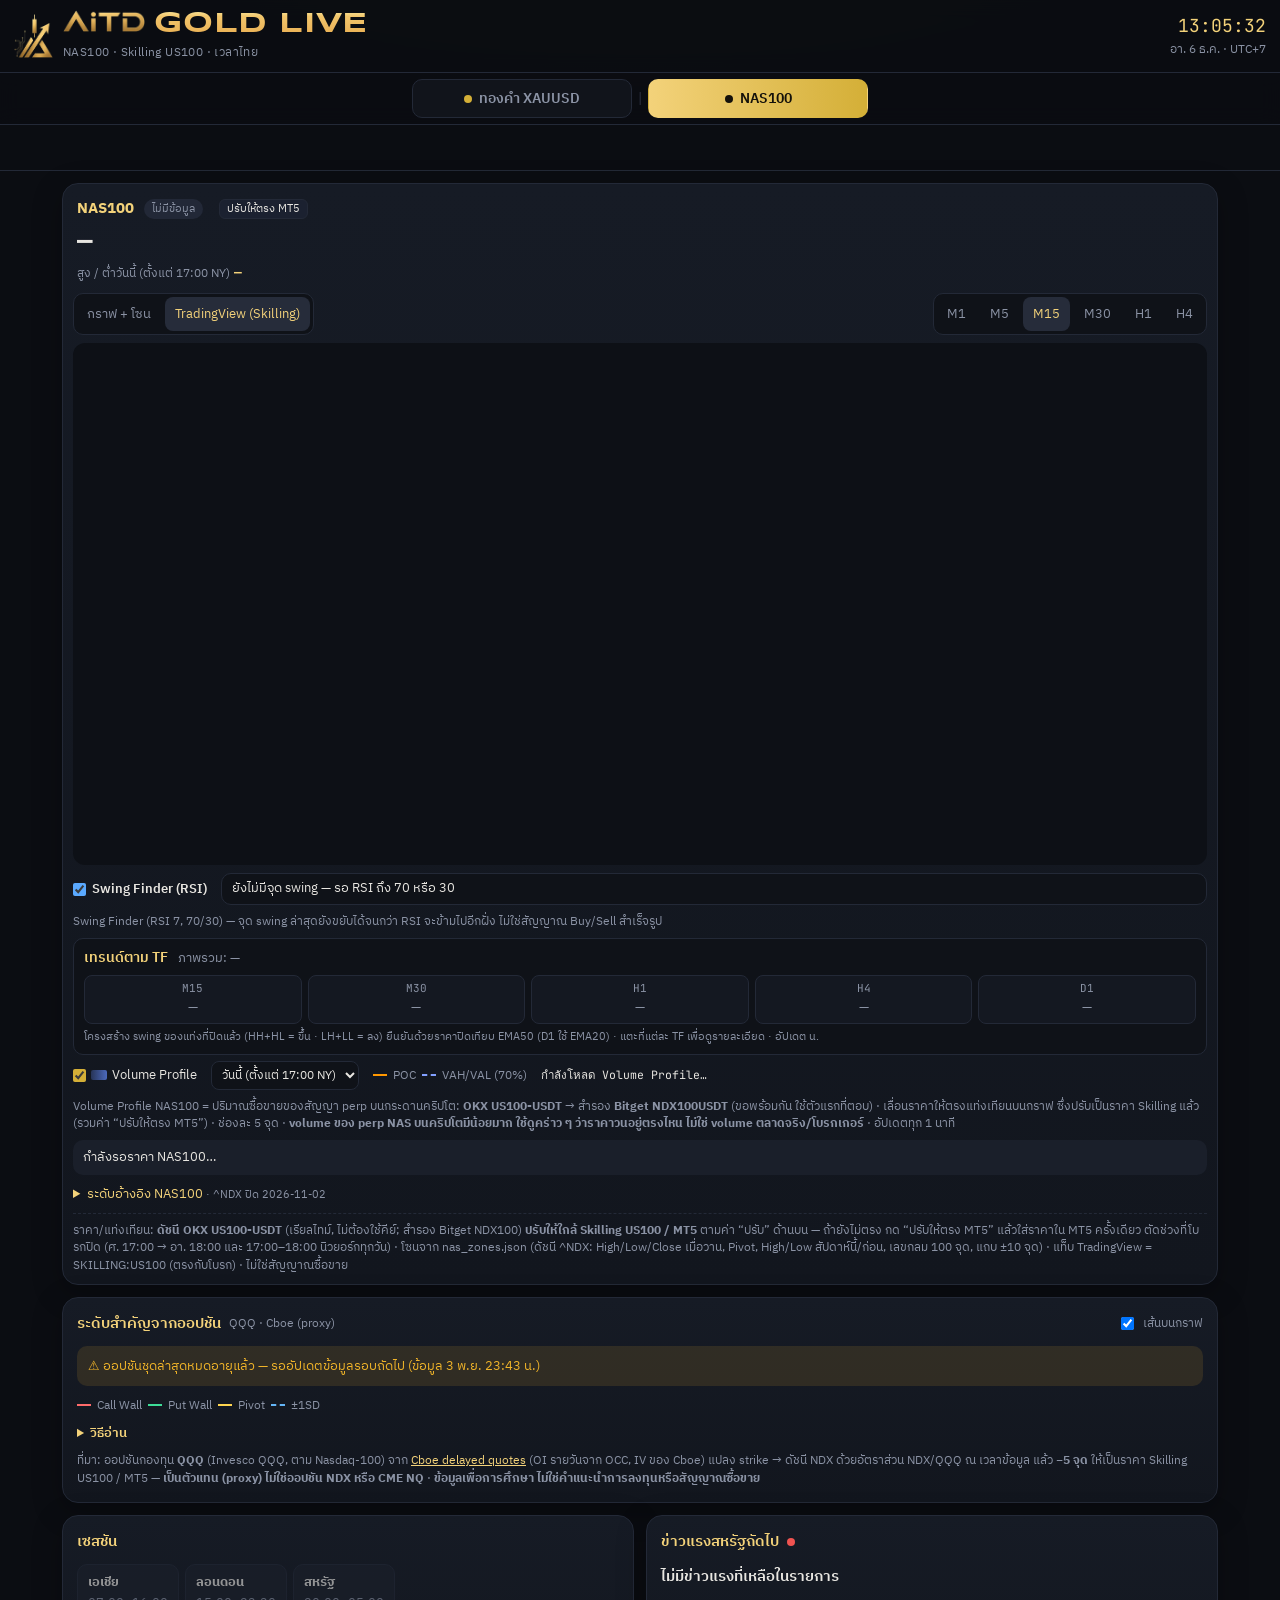
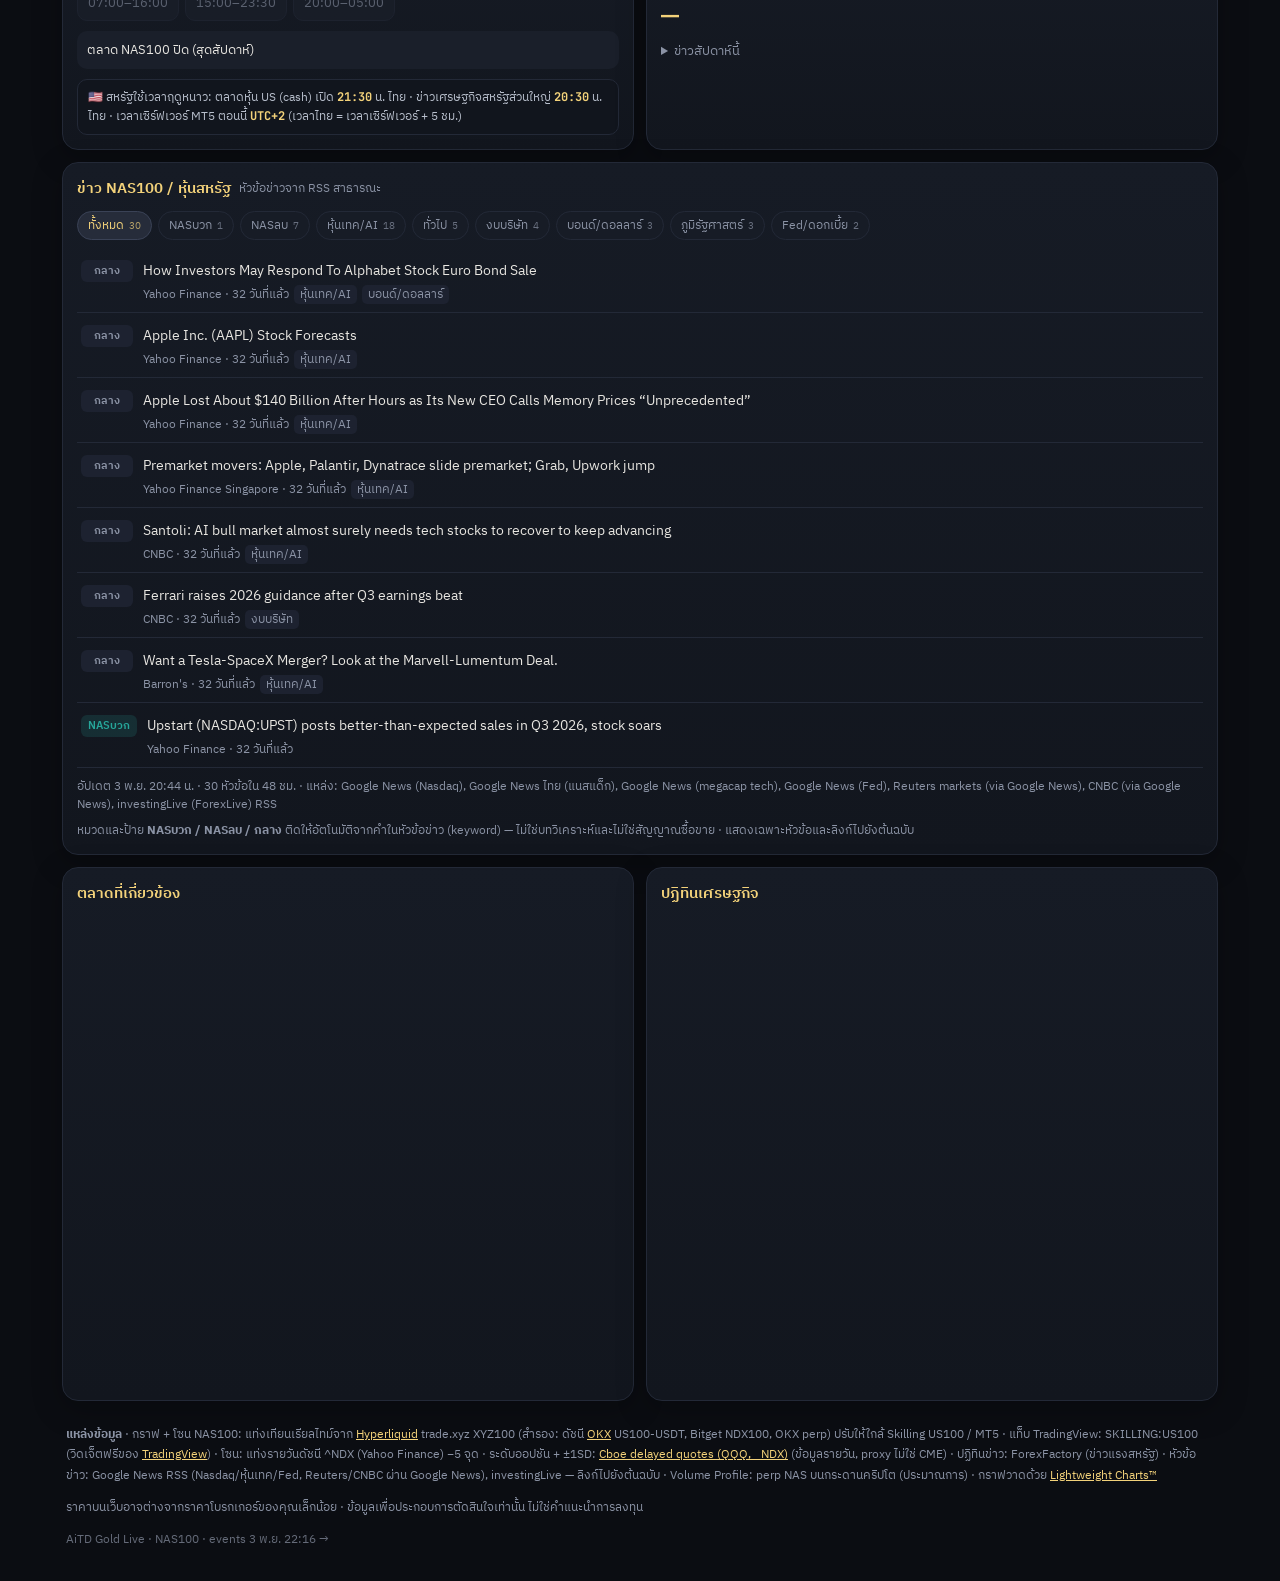
==== nas100.html @ 2111344a "chart: Swing Finder (RSI) on gold and NAS100 Overlay the RSI(7) 70/30 swing state machine on both pr" ====
<!doctype html>
<html lang="th">
<head>
<meta charset="utf-8">
<meta name="viewport" content="width=device-width, initial-scale=1, viewport-fit=cover">
<meta name="theme-color" content="#0b0d12">
<title>AiTD Gold Live · NAS100 เรียลไทม์</title>
<meta name="description" content="กราฟ NAS100 (Skilling US100) เรียลไทม์ พร้อมโซนแนวรับแนวต้าน ระดับออปชัน QQQ ข่าวสหรัฐ และเวลาไทย">
<link rel="preconnect" href="https://fonts.googleapis.com"><link rel="preconnect" href="https://fonts.gstatic.com" crossorigin>
<link href="https://fonts.googleapis.com/css2?family=IBM+Plex+Sans+Thai:wght@400;500;600;700&family=JetBrains+Mono:wght@500;700&display=swap" rel="stylesheet">
<link rel="stylesheet" href="css/style.css">
<link rel="icon" type="image/png" sizes="32x32" href="img/favicon-32.png">
<link rel="icon" type="image/png" sizes="512x512" href="img/icon-512.png">
<link rel="apple-touch-icon" sizes="180x180" href="img/apple-touch-icon.png">
<meta property="og:type" content="website">
<meta property="og:site_name" content="AiTD Gold Live">
<meta property="og:title" content="AiTD Gold Live · NAS100 เรียลไทม์">
<meta property="og:description" content="กราฟทอง XAUUSD และ NAS100 เรียลไทม์ พร้อมโซนแนวรับแนวต้าน เวลาไทย และเครื่องคำนวณ Lot">
<meta property="og:url" content="https://cmd-trade.github.io/aitd-gold-live/nas100.html">
<meta property="og:image" content="https://cmd-trade.github.io/aitd-gold-live/img/og-image.jpg">
<meta property="og:image:width" content="1200">
<meta property="og:image:height" content="630">
<meta property="og:image:alt" content="AiTD — GOLD • NAS100">
<meta name="twitter:card" content="summary_large_image">
<meta name="twitter:image" content="https://cmd-trade.github.io/aitd-gold-live/img/og-image.jpg">
</head>
<body data-page="nas">
<div class="sticky-top">
<header class="topbar">
  <div class="brand"><img class="brand-mark" src="img/aitd-mark.png" width="39" height="44" alt=""><div class="brand-txt"><h1 class="brand-name"><img class="brand-word" src="img/aitd-wordmark.png" width="83" height="22" alt="AiTD"><b>Gold Live</b></h1><small>NAS100 · Skilling US100 · เวลาไทย</small></div></div>
  <div class="clock"><span id="clock">--:--:--</span><small id="clockDate">—</small></div>
</header>
<nav class="pnav" aria-label="เลือกตลาด"><a href="./"><i class="pdot gold"></i>ทองคำ XAUUSD</a><span class="psep" aria-hidden="true">|</span><a href="nas100.html" class="on" aria-current="page"><i class="pdot nas"></i>NAS100</a></nav>
</div>

<div class="tv-tape" id="tape"></div>

<main>

  <!-- NAS100 CHART (js/nas.js): Hyperliquid XYZ100 / OKX US100 index candles + bands from nas_zones.json, same look as gold -->
  <section class="card chart-card nas-card" id="nasCard">
    <div class="nas-top">
      <div class="nas-title"><b>NAS100</b> <span id="nasBadge" class="badge">กำลังเชื่อมต่อ…</span> <span class="nas-cal"><span id="nasCalInfo" class="label"></span> <button type="button" id="nasCalBtn" class="nas-cal-btn">ปรับให้ตรง MT5</button> <span id="nasCalMsg" class="label"></span> <span id="nasCalBox" class="nas-cal-box hidden"><input id="nasCalIn" type="text" inputmode="decimal" placeholder="ราคา MT5 ตอนนี้" aria-label="ราคา NAS100 ใน MT5 ตอนนี้"> <button type="button" id="nasCalSet">ตั้ง</button> <button type="button" id="nasCalReset">ค่าเริ่มต้น</button></span></span>
        <div class="nas-px"><span class="nas-price" id="nasPrice">—</span> <span class="chg" id="nasChg"></span></div>
        <div class="nas-hl"><span class="label">สูง / ต่ำวันนี้ (ตั้งแต่ 17:00 NY)</span> <b id="nasHL">—</b></div>
      </div>
    </div>
    <div class="chart-head">
      <div class="tabs" role="tablist">
        <button class="ntab active" data-nview="zone">กราฟ + โซน</button>
        <button class="ntab" data-nview="tv">TradingView (Skilling)</button>
      </div>
      <div class="tfs" id="nasTfs">
        <button data-tf="1">M1</button><button data-tf="5">M5</button><button data-tf="15" class="active">M15</button><button data-tf="30">M30</button><button data-tf="60">H1</button><button data-tf="240">H4</button>
      </div>
    </div>
    <div class="chart-wrap" id="nasZoneView">
      <div id="nasLw" class="lw"></div>
      <canvas id="nasCanvas" class="zone-canvas"></canvas>
      <div class="legend"><span class="ema20">EMA20</span><span class="ema50">EMA50</span><span id="nasStatus"></span></div>
    </div>
    <div class="chart-wrap hidden" id="nasTvView"><div id="nasTv" class="tvc"></div></div>
    <div class="swing-bar" id="nasSwingBar">
      <label class="swing-tg"><input type="checkbox" id="nasTgSwing" checked> Swing Finder (RSI)</label>
      <div class="swing-sum" id="nasSwingSum" aria-live="polite">กำลังคำนวณจุด swing…</div>
    </div>
    <div class="sub swing-note">Swing Finder (RSI 7, 70/30) — จุด swing ล่าสุดยังขยับได้จนกว่า RSI จะข้ามไปอีกฝั่ง ไม่ใช่สัญญาณ Buy/Sell สำเร็จรูป</div>
    <div class="trend" id="nasTrend" aria-live="polite"></div>
    <div class="opt-toggles vp-toggles" id="nasVpToggles">
      <label><input type="checkbox" id="nasTgVp"> <i class="sw vp"></i>Volume Profile</label>
      <select id="nasVpPeriod" class="vp-sel" aria-label="ช่วงเวลา Volume Profile NAS100">
        <option value="today">วันนี้ (ตั้งแต่ 17:00 NY)</option><option value="asia">ตั้งแต่เปิดเอเชีย 07:00</option><option value="h24">24 ชม.ล่าสุด</option><option value="week">สัปดาห์นี้</option>
      </select>
      <span class="okey"><i class="k poc"></i>POC <i class="k va"></i>VAH/VAL (70%)</span>
      <span class="vpinfo" id="nasVpInfo">กำลังโหลด…</span>
    </div>
    <div class="sub vp-note">Volume Profile NAS100 = ปริมาณซื้อขายของสัญญา perp บนกระดานคริปโต: <b>OKX US100-USDT</b> → สำรอง <b>Bitget NDX100USDT</b> (ขอพร้อมกัน ใช้ตัวแรกที่ตอบ) · เลื่อนราคาให้ตรงแท่งเทียนบนกราฟ ซึ่งปรับเป็นราคา Skilling แล้ว (รวมค่า “ปรับให้ตรง MT5”) · ช่องละ 5 จุด · <b>volume ของ perp NAS บนคริปโตมีน้อยมาก ใช้ดูคร่าว ๆ ว่าราคาวนอยู่ตรงไหน ไม่ใช่ volume ตลาดจริง/โบรกเกอร์</b> · อัปเดตทุก 1 นาที</div>
    <div class="nas-guard" id="nasGuard">—</div>
    <details class="nas-lv" id="nasLvBox"><summary>ระดับอ้างอิง NAS100 <small id="nasDate"></small></summary>
      <div class="zones nas-zones" id="nasZones"><div class="sub">กำลังโหลด nas_zones.json…</div></div>
      <div class="sub" id="nasMeta"></div>
    </details>
    <div class="sub nas-note" id="nasNote">ราคา/แท่งเทียน: <b>ดัชนี OKX US100-USDT</b> (เรียลไทม์, ไม่ต้องใช้คีย์; สำรอง Bitget NDX100) <b>ปรับให้ใกล้ Skilling US100 / MT5</b> ตามค่า “ปรับ” ด้านบน — ถ้ายังไม่ตรง กด “ปรับให้ตรง MT5” แล้วใส่ราคาใน MT5 ครั้งเดียว ตัดช่วงที่โบรกปิด (ศ. 17:00 → อา. 18:00 และ 17:00–18:00 นิวยอร์กทุกวัน) · โซนจาก nas_zones.json (ดัชนี ^NDX: High/Low/Close เมื่อวาน, Pivot, High/Low สัปดาห์นี้/ก่อน, เลขกลม 100 จุด, แถบ ±10 จุด) · แท็บ TradingView = SKILLING:US100 (ตรงกับโบรก) · ไม่ใช่สัญญาณซื้อขาย</div>
  </section>

  <!-- KEY LEVELS from options (createKeyLevels in js/app.js) -->
  <section class="card kl-card" id="klCard">
    <div class="card-h">ระดับสำคัญจากออปชัน <small id="klSrc">QQQ · Cboe (proxy)</small>
      <span class="spacer"></span>
      <label class="mini kl-tg"><input type="checkbox" id="klLines"> เส้นบนกราฟ</label>
    </div>
    <div class="kl-exp" id="klExp"></div>
    <div id="klBody"><div class="sub">กำลังโหลด options_levels.json…</div></div>
    <div class="kl-key"><i class="k kc"></i>Call Wall <i class="k kp"></i>Put Wall <i class="k kv"></i>Pivot <i class="k ks"></i>±1SD</div>
    <details class="kl-how"><summary>วิธีอ่าน</summary>
      <ul>
        <li><b>Pivot (Max pain)</b> — ราคาที่ทำให้ผู้ถือออปชันรวมกันขาดทุนมากที่สุดตอนหมดอายุ ราคามักถูกดึงเข้าหาแถวนี้ช่วงใกล้วันหมดอายุ · <b>Max OI</b> = strike ที่ OI รวม Call+Put มากที่สุด</li>
        <li><b>Call Wall</b> — strike เหนือราคาที่มี OI ฝั่ง Call มากที่สุด มักทำหน้าที่เป็น<b>แนวต้าน</b></li>
        <li><b>Put Wall</b> — strike ใต้ราคาที่มี OI ฝั่ง Put มากที่สุด มักทำหน้าที่เป็น<b>แนวรับ</b></li>
        <li><b>±1SD</b> — กรอบที่ตลาดออปชันคาดว่าราคาจะอยู่ (~68%) จนถึงวันหมดอายุ = ราคา × IV (ATM) × √(วันถึงหมดอายุ/365) · หลุดกรอบ = เคลื่อนแรงกว่าที่ตลาดคาด</li>
        <li><b>Breakout / Breakdown</b> — แท่ง <b>H1 ปิด</b>เหนือ Call Wall = ทะลุ (กำแพงอาจกลับเป็นแนวรับ) · H1 ปิดใต้ Put Wall = หลุด (อาจกลับเป็นแนวต้าน) · ไส้เทียนแตะเฉย ๆ ยังไม่นับ</li>
        <li>ตัวเลข “ห่าง” = ระยะจากราคาตอนนี้ (หน่วยจุด) · OI อัปเดตวันละครั้ง จึงเป็นภาพของ “เมื่อวาน” ไม่ใช่สด</li>
      </ul>
    </details>
    <div class="sub kl-note">ที่มา: ออปชันกองทุน <b>QQQ</b> (Invesco QQQ, ตาม Nasdaq-100) จาก <a href="https://www.cboe.com/delayed_quotes/qqq/quote_table" target="_blank" rel="noopener">Cboe delayed quotes</a> (OI รายวันจาก OCC, IV ของ Cboe) แปลง strike → ดัชนี NDX ด้วยอัตราส่วน NDX/QQQ ณ เวลาข้อมูล แล้ว <b>−5 จุด</b> ให้เป็นราคา Skilling US100 / MT5 — <b>เป็นตัวแทน (proxy) ไม่ใช่ออปชัน NDX หรือ CME NQ</b> · <b>ข้อมูลเพื่อการศึกษา ไม่ใช่คำแนะนำการลงทุนหรือสัญญาณซื้อขาย</b></div>
  </section>

  <!-- SESSIONS + EVENT -->
  <section class="grid2">
    <div class="card">
      <div class="card-h">เซสชัน</div>
      <div class="sessions" id="sessions"></div>
      <div class="mywin" id="myWin">—</div>
      <div class="sub dst-note" id="dstNote">🇺🇸 สหรัฐใช้เวลาฤดูหนาวแล้ว: ตลาดหุ้น US (cash) เปิด <b>21:30</b> น. ไทย · ข่าวเศรษฐกิจสหรัฐส่วนใหญ่ <b>20:30</b> น. ไทย · เวลาเซิร์ฟเวอร์ MT5 ตอนนี้ <b>UTC+2</b> (เวลาไทย = เวลาเซิร์ฟเวอร์ + 5 ชม.)</div>
    </div>
    <div class="card event-card" id="eventCard">
      <div class="card-h">ข่าวแรงสหรัฐถัดไป <span class="dot red"></span></div>
      <div class="ev-title" id="evTitle">—</div>
      <div class="ev-time" id="evTime">—</div>
      <div class="countdown" id="evCount">--:--:--</div>
      <details><summary>ข่าวสัปดาห์นี้</summary><ul class="ev-list" id="evList"></ul></details>
    </div>
  </section>

  <!-- NAS100 / US-stocks NEWS (nas_news.json) -->
  <section class="card" id="newsCard" data-src="nas_news.json" data-lean="NASบวก,NASลบ">
    <div class="card-h">ข่าว NAS100 / หุ้นสหรัฐ <small>หัวข้อข่าวจาก RSS สาธารณะ</small></div>
    <div class="nfilters" id="newsFilters"></div>
    <div class="nlist" id="newsList"><div class="sub">กำลังโหลด nas_news.json…</div></div>
    <div class="sub" id="newsMeta"></div>
    <div class="sub">หมวดและป้าย <b>NASบวก / NASลบ / กลาง</b> ติดให้อัตโนมัติจากคำในหัวข้อข่าว (keyword) — ไม่ใช่บทวิเคราะห์และไม่ใช่สัญญาณซื้อขาย · แสดงเฉพาะหัวข้อและลิงก์ไปยังต้นฉบับ</div>
  </section>

  <!-- MARKETS + CALENDAR (TradingView widgets) -->
  <section class="grid2">
    <div class="card"><div class="card-h">ตลาดที่เกี่ยวข้อง</div><div class="lazy-widget" data-widget="overview" style="height:380px"></div></div>
    <div class="card"><div class="card-h">ปฏิทินเศรษฐกิจ</div><div class="lazy-widget" data-widget="calendar" style="height:470px"></div></div>
  </section>
</main>

<footer>
  <p><b>แหล่งข้อมูล</b> · กราฟ + โซน NAS100: แท่งเทียนเรียลไทม์จาก <a href="https://app.hyperliquid.xyz/" target="_blank" rel="noopener">Hyperliquid</a> trade.xyz XYZ100 (สำรอง: ดัชนี <a href="https://www.okx.com/" target="_blank" rel="noopener">OKX</a> US100-USDT, Bitget NDX100, OKX perp) ปรับให้ใกล้ Skilling US100 / MT5 ·
  แท็บ TradingView: SKILLING:US100 (วิดเจ็ตฟรีของ <a href="https://www.tradingview.com/" target="_blank" rel="noopener">TradingView</a>) · โซน: แท่งรายวันดัชนี ^NDX (Yahoo Finance) −5 จุด ·
  ระดับออปชัน + ±1SD: <a href="https://www.cboe.com/delayed_quotes/qqq/quote_table" target="_blank" rel="noopener">Cboe delayed quotes (QQQ, _NDX)</a> (ข้อมูลรายวัน, proxy ไม่ใช่ CME) ·
  ปฏิทินข่าว: ForexFactory (ข่าวแรงสหรัฐ) · หัวข้อข่าว: Google News RSS (Nasdaq/หุ้นเทค/Fed, Reuters/CNBC ผ่าน Google News), investingLive — ลิงก์ไปยังต้นฉบับ ·
  Volume Profile: perp NAS บนกระดานคริปโต (ประมาณการ) · กราฟวาดด้วย <a href="https://www.tradingview.com/lightweight-charts/" target="_blank" rel="noopener">Lightweight Charts™</a></p>
  <p>ราคาบนเว็บอาจต่างจากราคาโบรกเกอร์ของคุณเล็กน้อย · ข้อมูลเพื่อประกอบการตัดสินใจเท่านั้น ไม่ใช่คำแนะนำการลงทุน</p>
  <p class="muted">AiTD Gold Live · NAS100 · <span id="buildInfo"></span></p>
</footer>

<script src="vendor/lightweight-charts.standalone.production.js"></script>
<script src="js/swing.js"></script>
<script src="js/app.js"></script>
<script src="js/nas.js"></script>
</body>
</html>
---- css/style.css ----
:root{
  --bg:#0b0d12;--bg2:#11141b;--card:#141821;--line:#232937;--txt:#e8e6e1;--mut:#8b93a5;
  --gold:#d4af37;--gold2:#f3d27a;--red:#ef5350;--green:#26a69a;--pivot:#f0b429;--blue:#5aa9ff;
  --mono:'JetBrains Mono',ui-monospace,monospace;
}
*{box-sizing:border-box}
html,body{margin:0;background:var(--bg);color:var(--txt);font-family:'IBM Plex Sans Thai',system-ui,sans-serif;font-size:15px;-webkit-text-size-adjust:100%}
body{background:radial-gradient(1200px 500px at 50% -200px,#2a2210 0%,transparent 60%),var(--bg);min-height:100vh}
a{color:var(--gold2)}
.hidden{display:none!important}
.sticky-top{position:sticky;top:0;z-index:20}
.topbar{display:flex;justify-content:space-between;align-items:center;padding:10px 14px;padding-top:max(10px,env(safe-area-inset-top));background:rgba(11,13,18,.88);backdrop-filter:blur(10px);border-bottom:1px solid var(--line)}
.brand{display:flex;gap:10px;align-items:center}
.brand b{font-size:17px;letter-spacing:.3px;background:linear-gradient(90deg,var(--gold2),var(--gold));-webkit-background-clip:text;background-clip:text;color:transparent}
.brand small,.clock small{display:block;color:var(--mut);font-size:11.5px}
.logo{width:32px;height:32px;display:grid;place-items:center;border-radius:9px;background:linear-gradient(135deg,#3a2e0e,#1a1508);color:var(--gold);border:1px solid #4a3b12}
.brand-mark{display:block;height:44px;width:auto;flex:none}
.brand-name{margin:0;display:flex;align-items:center;gap:7px;font-size:inherit;line-height:1}
.brand-word{display:block;height:22px;width:auto}
@font-face{font-family:"AiTD Brand";src:url(../fonts/syncopate-700-goldlive.woff2) format("woff2");font-weight:700;font-style:normal;font-display:swap}
.brand-name{align-items:baseline;gap:9px}
.brand-name b{font-family:"AiTD Brand",Syncopate,"Michroma","Arial Black",sans-serif;font-weight:700;font-size:29px;line-height:1;text-transform:uppercase;letter-spacing:.02em;white-space:nowrap;background:linear-gradient(180deg,#faeaa0 0%,#f2c66c 22%,#ecb85e 60%,#e9ad4e 100%);-webkit-background-clip:text;background-clip:text;color:transparent}
.brand-txt small{margin-top:4px;letter-spacing:.4px}
@media(max-width:520px){.brand{gap:8px}.brand-mark{height:36px}.brand-word{height:18px}.brand-name{gap:7px}.brand-name b{font-size:19px}.brand-txt small{font-size:10.5px}}
@media(max-width:370px){.brand-mark{height:32px}.brand-word{height:16px}.brand-name{gap:5px}.brand-name b{font-size:16px}}
.clock{text-align:right}
#clock{font-family:var(--mono);font-size:18px;color:var(--gold2)}
.tv-tape{min-height:46px;border-bottom:1px solid var(--line)}
main{max-width:1180px;margin:0 auto;padding:12px;display:flex;flex-direction:column;gap:12px}
.card{background:linear-gradient(180deg,#161b25,#12161e);border:1px solid var(--line);border-radius:16px;padding:14px;box-shadow:0 8px 30px rgba(0,0,0,.25)}
.card-h{display:flex;align-items:center;gap:8px;font-weight:600;color:var(--gold2);margin-bottom:10px;font-size:14.5px}
.card-h small{color:var(--mut);font-weight:400}
.spacer{flex:1}
.grid2{display:grid;grid-template-columns:1fr;gap:12px}
@media(min-width:860px){.grid2{grid-template-columns:1fr 1fr}}
.label{color:var(--mut);font-size:12px}
.sub{color:var(--mut);font-size:12px;margin-top:8px;line-height:1.5}
.badge{display:inline-block;padding:1px 8px;border-radius:99px;font-size:11px;background:#222837;color:var(--mut);margin-left:6px;vertical-align:middle}
.badge.live{background:rgba(38,166,154,.15);color:#5fe0c8}
.badge.live::before{content:"";display:inline-block;width:7px;height:7px;border-radius:50%;background:#2ee6b8;margin-right:5px;animation:pulse 1.4s infinite}
.badge.warn{background:rgba(240,180,41,.15);color:var(--pivot)}
@keyframes pulse{0%{box-shadow:0 0 0 0 rgba(46,230,184,.7)}70%{box-shadow:0 0 0 7px rgba(46,230,184,0)}100%{box-shadow:0 0 0 0 rgba(46,230,184,0)}}
.price-row{display:flex;justify-content:space-between;gap:12px;flex-wrap:wrap;align-items:flex-end}
.price{font-family:var(--mono);font-size:44px;font-weight:700;line-height:1.05;margin-top:4px;transition:color .3s}
.price.up{color:#4ee3b5}.price.down{color:#ff7b78}
.chg{font-family:var(--mono);font-size:15px;margin-top:4px}
.pos{color:#4ee3b5}.neg{color:#ff7b78}
.hl{display:grid;grid-template-columns:repeat(3,auto);gap:4px 18px;text-align:right}
.hl b{display:block;font-family:var(--mono);font-size:15px}
.sessions{display:flex;flex-wrap:wrap;gap:6px}
.sess{padding:6px 10px;border-radius:10px;background:#1b202b;border:1px solid var(--line);font-size:12.5px;color:var(--mut)}
.sess b{display:block;color:var(--txt);font-size:13px}
.sess.on{border-color:var(--gold);background:rgba(212,175,55,.1)}
.sess.on b{color:var(--gold2)}
.sess.closed{opacity:.6}
.mywin{margin-top:10px;padding:8px 10px;border-radius:10px;background:#1a1f2a;font-size:13px}
.mywin.on{background:rgba(38,166,154,.14);color:#7af0d4}
.event-card .ev-title{font-weight:600;font-size:15px}
.ev-time{color:var(--mut);font-size:12.5px}
.countdown{font-family:var(--mono);font-size:30px;color:var(--gold2);margin:6px 0}
.countdown.soon{color:#ff7b78}
.dot{width:8px;height:8px;border-radius:50%;display:inline-block}.dot.red{background:var(--red)}
details summary{cursor:pointer;color:var(--mut);font-size:12.5px}
.ev-list{list-style:none;padding:0;margin:8px 0 0;font-size:12.5px}
.ev-list li{display:flex;justify-content:space-between;gap:8px;padding:5px 0;border-bottom:1px dashed var(--line)}
.ev-list li.past{opacity:.45}
.ev-list .t{font-family:var(--mono);color:var(--mut);white-space:nowrap}
.chart-card{padding:10px}
.chart-head{display:flex;justify-content:space-between;flex-wrap:wrap;gap:8px;margin-bottom:8px}
.tabs,.tfs{display:flex;gap:4px;background:#0f1218;border:1px solid var(--line);border-radius:10px;padding:3px}
.tabs button,.tfs button{background:none;border:0;color:var(--mut);padding:6px 10px;border-radius:8px;font:inherit;font-size:13px;cursor:pointer}
.tabs button.active,.tfs button.active{background:#262c3a;color:var(--gold2)}
.chart-wrap{position:relative;height:58vh;min-height:360px;max-height:640px;border-radius:12px;overflow:hidden;background:#0d1016}
.lw,.tvc{position:absolute;inset:0}
.zone-canvas{position:absolute;left:0;top:0;pointer-events:none;z-index:2}
.legend{position:absolute;right:84px;top:8px;z-index:3;font-size:11.5px;display:flex;gap:10px;color:var(--mut);pointer-events:none}
.legend .ema20{color:#5aa9ff}.legend .ema50{color:#c792ea}
.zones{display:flex;flex-direction:column;gap:6px}
.zone{display:grid;grid-template-columns:auto 1fr auto;gap:4px 10px;align-items:center;padding:9px 11px;border-radius:11px;background:#171c26;border-left:4px solid var(--mut)}
.zone.resistance{border-left-color:var(--red)}.zone.support{border-left-color:var(--green)}.zone.pivot{border-left-color:var(--pivot)}
.zone.inside{box-shadow:inset 0 0 0 1px var(--gold);background:rgba(212,175,55,.08)}
.zone .tag{font-size:11px;padding:2px 7px;border-radius:6px;font-weight:600}
.zone.resistance .tag{background:rgba(239,83,80,.15);color:#ff8a87}
.zone.support .tag{background:rgba(38,166,154,.15);color:#5fe0c8}
.zone.pivot .tag{background:rgba(240,180,41,.15);color:var(--pivot)}
.zone .rng{white-space:nowrap;font-family:var(--mono);font-size:15px;font-weight:700}
.zone .dist{text-align:right;font-family:var(--mono);font-size:13px}
.zone .dist small{display:block;color:var(--mut);font-size:11px}
.zone .note{grid-column:1/-1;color:var(--mut);font-size:12px}
.now-row{display:flex;align-items:center;gap:8px;color:var(--gold2);font-family:var(--mono);font-size:13px;padding:2px 4px}
.now-row::before,.now-row::after{content:"";flex:1;height:1px;background:linear-gradient(90deg,transparent,var(--gold),transparent)}
.mini{font-size:12px;color:var(--mut);font-weight:400;display:flex;gap:6px;align-items:center}
input{background:#0f1218;border:1px solid var(--line);color:var(--txt);border-radius:9px;padding:9px 10px;font:inherit;font-family:var(--mono);width:100%;font-size:16px}
input:focus{outline:none;border-color:var(--gold)}
.mini input{width:74px;padding:5px 7px;font-size:14px}
.form{display:grid;grid-template-columns:1fr 1fr;gap:8px}
.form label,.today{font-size:12px;color:var(--mut);display:flex;flex-direction:column;gap:4px}
.inrow{display:flex;gap:6px}
.inrow button{white-space:nowrap;background:#262c3a;color:var(--gold2);border:1px solid #3a3320;border-radius:9px;padding:0 10px;font:inherit;font-size:12px;cursor:pointer}
.out,.acct-grid{display:grid;grid-template-columns:1fr 1fr;gap:8px;margin-top:12px}
.out div,.acct-grid div{background:#0f1218;border-radius:10px;padding:8px 10px}
.out span,.acct-grid span{display:block;color:var(--mut);font-size:11.5px}
.out b,.acct-grid b{font-family:var(--mono);font-size:16px}
.out .wide{grid-column:1/-1}
.pill{font-size:12px;padding:2px 10px;border-radius:99px;background:#222837;color:var(--mut)}
.pill.buy{background:rgba(38,166,154,.18);color:#5fe0c8}.pill.sell{background:rgba(239,83,80,.18);color:#ff8a87}
.today{margin-top:10px}
.bar{height:8px;border-radius:99px;background:#0f1218;margin-top:10px;overflow:hidden}
.bar div{height:100%;width:0;background:linear-gradient(90deg,var(--green),var(--pivot),var(--red));transition:width .4s}
.lazy-widget{position:relative}
footer{max-width:1180px;margin:8px auto 30px;padding:0 16px;color:var(--mut);font-size:12px;line-height:1.7}
footer .muted{opacity:.7}
@media(max-width:520px){
  .price{font-size:38px}
  .hl{grid-template-columns:repeat(3,1fr);width:100%;text-align:left}
  .chart-wrap{height:62vh}
  .tabs button{padding:6px 8px;font-size:12.5px}
}
input::placeholder{font-family:'IBM Plex Sans Thai',sans-serif;font-size:13px;color:#5d6577}

/* option OI levels */
.opt-toggles{display:flex;flex-wrap:wrap;gap:6px 14px;align-items:center;font-size:12.5px;color:var(--mut);margin-top:8px}
.opt-toggles label{display:flex;align-items:center;gap:5px;cursor:pointer;color:var(--txt)}
.opt-toggles input{width:auto;padding:0;margin:0;accent-color:var(--gold)}
.sw{display:inline-block;width:18px;height:0;border-top:2px dashed #b388ff}
.sw.shfe{border-top:2px dotted #ff9f43}
.okey{display:flex;gap:6px;align-items:center;font-size:11.5px}
.k{display:inline-block;width:14px;height:0;border-top:2px dashed}
.k.call{border-color:#b388ff}.k.put{border-color:#2ec4b6}.k.mp{border-color:#ffd54f}
.otabs{display:flex;gap:4px;background:#0f1218;border:1px solid var(--line);border-radius:10px;padding:3px}
.otab{background:none;border:0;color:var(--mut);padding:5px 10px;border-radius:8px;font:inherit;font-size:12.5px;cursor:pointer}
.otab.active{background:#262c3a;color:var(--gold2)}
.opt-body{display:grid;grid-template-columns:1fr;gap:10px}
@media(min-width:860px){.opt-body{grid-template-columns:1fr 1fr}}
.oexp{background:#171c26;border-radius:12px;padding:10px 12px}
.oexp.dead{opacity:.55}
.oroll{display:flex;gap:8px;align-items:center}
.oexp h4{margin:0 0 6px;font-size:13.5px;color:var(--txt);display:flex;gap:8px;flex-wrap:wrap;align-items:baseline}
.oexp h4 small{color:var(--mut);font-weight:400;font-size:12px}
.ostats{display:flex;flex-wrap:wrap;gap:6px 14px;font-size:12px;color:var(--mut);margin-bottom:6px}
.ostats b{color:var(--txt);font-family:var(--mono)}
.olv{display:grid;grid-template-columns:auto 1fr auto auto;gap:3px 10px;font-size:12.5px;align-items:center}
.olv .t{font-size:11px;padding:1px 6px;border-radius:6px;font-weight:600}
.olv .t.call{background:rgba(179,136,255,.15);color:#c7a6ff}.olv .t.put{background:rgba(46,196,182,.15);color:#5fe0d0}.olv .t.mp{background:rgba(255,213,79,.15);color:#ffd54f}
.olv .lv{font-family:var(--mono);font-weight:700;font-size:14px}
.olv .k2{font-family:var(--mono);color:var(--mut);font-size:11.5px}
.olv .oi{font-family:var(--mono);text-align:right;font-size:12px}
.olv .oi small{color:var(--mut)}
.ometa{grid-column:1/-1;color:var(--mut);font-size:11.5px;line-height:1.5}
.opt-note{border-top:1px dashed var(--line);padding-top:8px}

/* volume profile controls */
.vp-toggles{margin-top:6px}
.sw.vp{height:10px;width:16px;border:0;background:linear-gradient(90deg,rgba(100,140,255,.25),rgba(100,140,255,.7));border-radius:2px}
.k.poc{border-top:2px solid #ff9800}.k.va{border-color:#82a0ff}
.vp-sel{width:auto;background:#0f1218;color:var(--txt);border:1px solid var(--line);border-radius:8px;padding:3px 6px;font:inherit;font-size:12px}
.vpinfo{font-family:var(--mono);font-size:11.5px;color:var(--txt)}
.vpinfo b{color:var(--gold2)}
.vpinfo.vp-fail{color:#ffaa5a}
.vp-note{font-size:11.5px}

/* gold news */
.nfilters{display:flex;flex-wrap:wrap;gap:6px;margin:4px 0 10px}
.nchip{background:#171c26;border:1px solid var(--line);color:var(--mut);border-radius:999px;padding:4px 10px;font:inherit;font-size:12px;cursor:pointer}
.nchip small{opacity:.7;margin-left:2px}
.nchip.active{background:#262c3a;color:var(--gold2);border-color:#3a4256}
.nchip.up.active{color:var(--green)}.nchip.dn.active{color:var(--red)}
.nlist{display:flex;flex-direction:column;gap:2px;max-height:520px;overflow:auto}
.nitem{display:flex;gap:10px;align-items:flex-start;padding:8px 4px;border-bottom:1px solid var(--line)}
.nitem:last-child{border-bottom:0}
.nlean{flex:none;font-size:11px;font-weight:600;padding:2px 7px;border-radius:6px;margin-top:2px;min-width:52px;text-align:center}
.nlean.up{background:rgba(38,166,154,.16);color:var(--green)}
.nlean.dn{background:rgba(239,83,80,.16);color:var(--red)}
.nlean.flat{background:#1d2230;color:var(--mut)}
.nmain{min-width:0}
.nmain a{color:var(--txt);text-decoration:none;font-size:14px;line-height:1.45}
.nmain a:hover{color:var(--gold2);text-decoration:underline}
.nmeta{font-size:11.5px;color:var(--mut);margin-top:2px}
.ntag{font-style:normal;background:#1d2230;border-radius:5px;padding:0 6px;margin-left:2px}

/* ---------- zone guard banner (sticky with the top bar) ---------- */
.guard{display:flex;align-items:center;gap:10px;padding:10px 14px;border-bottom:1px solid var(--line);background:rgba(17,20,27,.94);backdrop-filter:blur(10px)}
.g-body{flex:1;min-width:0}
.g-main{font-weight:700;font-size:20px;line-height:1.3}
.g-sub{font-size:12.5px;color:var(--mut);margin-top:2px;line-height:1.45}
.g-sub b{font-family:var(--mono);color:var(--txt)}
.g-main .rng{font-family:var(--mono);white-space:nowrap}
.guard.support,.guard.resistance,.guard.both{padding:12px 14px}
.guard.support,.guard.both{background:linear-gradient(90deg,#5a1414,#3a0e10);border-bottom:2px solid var(--red);animation:gpulse 1.6s ease-in-out infinite}
.guard.resistance{background:linear-gradient(90deg,#5a1414,#3a0e10);border-bottom:2px solid #ff9800;animation:gpulse 1.6s ease-in-out infinite}
.guard.support .g-main,.guard.resistance .g-main,.guard.both .g-main{color:#fff;font-size:24px}
.guard.support .g-sub,.guard.resistance .g-sub,.guard.both .g-sub{color:#ffd0ce}
.guard.neutral .g-main{font-size:16px;color:var(--gold2);font-weight:600}
.guard.wait .g-main{font-size:14px;color:var(--mut);font-weight:500}
.guard .test{display:inline-block;font-size:11px;font-weight:600;background:#ffd54f;color:#1a1508;border-radius:6px;padding:1px 6px;margin-left:6px;vertical-align:middle}
@keyframes gpulse{0%,100%{box-shadow:inset 0 0 0 0 rgba(239,83,80,0)}50%{box-shadow:inset 0 0 0 3px rgba(239,83,80,.55)}}
.g-alert{flex:none;background:#1b202b;color:var(--mut);border:1px solid var(--line);border-radius:9px;padding:6px 9px;font:inherit;font-size:12px;cursor:pointer;white-space:nowrap}
.g-alert.on{color:var(--gold2);border-color:#4a3b12;background:rgba(212,175,55,.12)}
@media(max-width:600px){
  .guard{padding:8px 10px;gap:8px}
  .g-main{font-size:16px}
  .guard.support .g-main,.guard.resistance .g-main,.guard.both .g-main{font-size:18px}
  .guard.neutral .g-main{font-size:14px}
  .g-sub{font-size:11.5px}
  .g-alert{padding:6px 8px;font-size:15px}
  .g-al{display:none}
}
@media(prefers-reduced-motion:reduce){.guard{animation:none!important}}

/* ---------- pre-trade checklist ---------- */
.ready{font-size:13px;font-weight:700;padding:4px 12px;border-radius:99px;white-space:nowrap}
.ready.no{background:#222837;color:var(--mut)}
.ready.ok{background:rgba(38,166,154,.2);color:#5fe0c8;box-shadow:inset 0 0 0 1px rgba(46,230,184,.5)}
.ready.stop{background:rgba(239,83,80,.18);color:#ff8a87;box-shadow:inset 0 0 0 1px rgba(239,83,80,.5)}
.ck-block{margin-bottom:10px;padding:10px 12px;border-radius:11px;background:rgba(239,83,80,.14);border:1px solid rgba(239,83,80,.55);color:#ffb3b0;font-weight:700;font-size:15px}
.ck-list{display:grid;grid-template-columns:1fr;gap:6px}
@media(min-width:860px){.ck-list{grid-template-columns:1fr 1fr}}
.ck{display:flex;gap:10px;align-items:flex-start;padding:9px 11px;border-radius:11px;background:#171c26;border:1px solid var(--line);cursor:pointer;font-size:14px;line-height:1.4;user-select:none}
.ck input{width:20px;height:20px;flex:none;margin:1px 0 0;accent-color:var(--green);padding:0}
.ck.done{border-color:rgba(38,166,154,.5);background:rgba(38,166,154,.07)}
.ck.flag{border-color:rgba(239,83,80,.6)}
.ck small{display:block;color:#ff8a87;font-size:11.5px;margin-top:2px}
.ck-foot{display:flex;align-items:center;justify-content:space-between;gap:10px;margin-top:6px}
.ck-foot .sub{margin-top:0}
.ck-reset{background:#262c3a;color:var(--gold2);border:1px solid #3a3320;border-radius:9px;padding:7px 14px;font:inherit;font-size:13px;cursor:pointer}

/* ---------- NAS100 chart card (next to the gold chart) ---------- */
.chart-pair{display:grid;grid-template-columns:1fr;gap:12px}
@media(min-width:1100px){.chart-pair{grid-template-columns:1fr 1fr;align-items:start}.chart-pair .chart-wrap{height:56vh}}
.nas-top{display:flex;justify-content:space-between;align-items:flex-end;gap:10px;flex-wrap:wrap;padding:2px 4px 8px}
.nas-title b{font-size:15px;color:var(--gold2)}
.nas-px{margin-top:2px}
.nas-price{font-family:var(--mono);font-size:26px;font-weight:700;transition:color .3s}
.nas-price.up{color:#4ee3b5}.nas-price.down{color:#ff7b78}
.nas-px .chg{font-size:13px;margin-left:6px}
.nas-hl{margin-top:2px}.nas-hl b{font-family:var(--mono);font-size:13px}
.nas-cal{display:inline-flex;flex-wrap:wrap;align-items:center;gap:4px 6px;font-size:11px;margin-left:6px;vertical-align:middle}
.nas-cal-box:not(.hidden){display:inline-flex;gap:4px}
.nas-cal-btn,.nas-cal-box button{background:#1b2130;color:var(--txt);border:1px solid var(--line);border-radius:6px;padding:1px 7px;font:inherit;font-size:11px;line-height:1.5;cursor:pointer}
.nas-cal-box input{width:110px;background:#0d1016;color:var(--txt);border:1px solid var(--line);border-radius:6px;padding:2px 6px;font-family:var(--mono);font-size:12px}
.hdr-src{font-size:11px;color:var(--mut);margin-left:4px}
.nas-guard{margin-top:8px;padding:8px 10px;border-radius:10px;background:#1a1f2a;font-size:13px;line-height:1.45}
.nas-guard b{font-family:var(--mono)}
.nas-guard.support,.nas-guard.resistance,.nas-guard.both{background:linear-gradient(90deg,#5a1414,#3a0e10);color:#ffd0ce;box-shadow:inset 0 0 0 1px rgba(239,83,80,.6)}
.nas-guard.resistance{box-shadow:inset 0 0 0 1px #ff9800}
.nas-lv{margin-top:8px}
.nas-lv summary{font-size:13px;color:var(--gold2)}
.nas-lv summary small{color:var(--mut)}
.nas-zones{gap:5px;margin-top:8px}
@media(min-width:600px){.nas-zones{display:grid;grid-template-columns:1fr 1fr}.nas-zones .now-row{grid-column:1/-1}}
.nas-zones .zone{padding:7px 10px;grid-template-columns:auto 1fr}
.nas-zones .zone .rng{font-size:14px;text-align:right}
.nas-zones .zone .note{font-size:11.5px}
.nas-note{font-size:11.5px;border-top:1px dashed var(--line);padding-top:8px}

/* multi-timeframe trend panel (gold + NAS100) */
.trend{margin-top:8px;padding:8px 10px;border:1px solid var(--line);border-radius:10px;background:#0f1218}
.trend.tr-agree-box{border-color:#6b5520;box-shadow:0 0 0 1px rgba(212,175,55,.18) inset}
.tr-head{display:flex;flex-wrap:wrap;align-items:baseline;gap:4px 10px;margin-bottom:6px}
.tr-title{color:var(--gold2);font-weight:600;font-size:13.5px}
.tr-sum{font-size:13px;color:var(--mut)}
.tr-sum b{font-weight:600}
.tr-sum .up,.tr-chip.up b{color:var(--green)}.tr-sum .down,.tr-chip.down b{color:var(--red)}.tr-sum .side,.tr-chip.side b{color:#9aa3b5}
.tr-agree{display:inline-block;margin-left:2px;padding:1px 8px;border-radius:999px;border:1px solid var(--gold);color:var(--gold2);font-size:12px;font-weight:600;background:rgba(212,175,55,.10)}
.tr-agree.up{box-shadow:inset 0 0 0 99px rgba(38,166,154,.10)}.tr-agree.down{box-shadow:inset 0 0 0 99px rgba(239,83,80,.10)}
.tr-row{display:grid;grid-template-columns:repeat(5,minmax(0,1fr));gap:6px}
.tr-chip{display:flex;flex-direction:column;align-items:center;gap:1px;padding:5px 2px;border-radius:8px;background:#141821;border:1px solid var(--line);cursor:help;min-width:0}
.tr-chip small{font-family:var(--mono);font-size:11px;color:var(--mut)}
.tr-chip b{font-size:13px;white-space:nowrap}
.tr-chip i{font-style:normal;font-size:11px}
.tr-chip.up{background:rgba(38,166,154,.10);border-color:rgba(38,166,154,.35)}
.tr-chip.down{background:rgba(239,83,80,.10);border-color:rgba(239,83,80,.35)}
.tr-chip.na b{color:var(--mut)}
.tr-note{margin-top:6px;font-size:11px;color:var(--mut);line-height:1.4}
@media(max-width:420px){.tr-row{gap:4px}.tr-chip b{font-size:12px}.tr-chip i{font-size:10px}.tr-sum{font-size:12.5px}}
.tr-chip.sel{outline:1px solid var(--gold);outline-offset:1px}
.tr-detail{margin-top:6px;font-size:12px;color:var(--txt);font-family:var(--mono);line-height:1.45;word-break:break-word}

/* Swing Finder (RSI) under the gold and NAS100 charts */
.swing-bar{display:flex;flex-wrap:wrap;gap:8px 14px;align-items:center;margin-top:8px}
.swing-tg{display:flex;align-items:center;gap:6px;font-size:13px;font-weight:600;color:var(--txt);cursor:pointer;white-space:nowrap}
.swing-tg input{width:auto;padding:0;margin:0;accent-color:var(--blue)}
.swing-sum{flex:1;min-width:min(100%,240px);font-size:12.5px;line-height:1.45;padding:6px 10px;border-radius:10px;background:#0f1218;border:1px solid var(--line)}
.swing-sum b{font-family:var(--mono);font-weight:700}
.swing-sum .tag{font-family:'IBM Plex Sans Thai',system-ui,sans-serif}
.swing-sum .up{color:var(--green)}.swing-sum .down{color:var(--red)}.swing-sum .side{color:#9aa3b5}
.swing-note{font-size:11.5px}

/* ---------------- page nav: ทองคำ XAUUSD | NAS100 (index.html / nas100.html) ---------------- */
.pnav{display:flex;align-items:center;justify-content:center;gap:6px;padding:6px 12px;background:rgba(11,13,18,.92);backdrop-filter:blur(10px);border-bottom:1px solid var(--line)}
.pnav a{flex:1;max-width:220px;display:flex;align-items:center;justify-content:center;gap:7px;padding:7px 10px;border-radius:10px;color:var(--mut);text-decoration:none;font-weight:600;font-size:14px;background:#11141b;border:1px solid var(--line);transition:background .15s,color .15s}
.pnav a:hover{color:var(--txt);background:#171c26}
.pnav a.on{color:#14110a;background:linear-gradient(90deg,var(--gold2),var(--gold));border-color:transparent}
.pnav .psep{color:#3a4152;font-weight:300}
.pdot{display:inline-block;width:8px;height:8px;border-radius:50%}
.pdot.gold{background:var(--gold)}.pdot.nas{background:var(--blue)}
.pnav a.on .pdot{background:#14110a}
.dst-note{margin-top:10px;padding:8px 10px;border-radius:10px;background:#11151d;border:1px solid var(--line);color:#b8bfcc}
.dst-note b{color:var(--gold2);font-family:var(--mono);font-weight:700}

/* ---------------- key levels from options (createKeyLevels) ---------------- */
.kl-card .card-h small{color:var(--mut)}
.kl-tg{cursor:pointer}
.kl-tg input{width:auto;padding:0}
.kl-exp{display:flex;flex-wrap:wrap;gap:4px;margin-bottom:8px}
.kl-exp:empty{display:none}
.kl-exp .otab{border:1px solid var(--line)}
.kl-meta{font-size:12.5px;color:var(--mut);margin-bottom:8px;line-height:1.6}
.kl-meta b{color:var(--txt)}
.kl-ladder{display:flex;flex-direction:column;gap:5px}
.kl-row{display:grid;grid-template-columns:6px minmax(92px,auto) auto 1fr auto;gap:4px 10px;align-items:center;padding:8px 11px 8px 0;border-radius:11px;background:#171c26;overflow:hidden}
.kl-row>i{align-self:stretch;border-radius:0 3px 3px 0}
.kl-n{font-weight:600;font-size:13.5px;display:flex;flex-direction:column;line-height:1.25}
.kl-n small{color:var(--mut);font-weight:400;font-size:11px}
.kl-v{font-family:var(--mono);font-size:16px;color:var(--txt)}
.kl-s{color:var(--mut);font-size:11.5px}
.kl-d{font-family:var(--mono);font-size:12px;color:var(--mut);text-align:right;white-space:nowrap}
.kl-call .kl-n{color:#ff6b6b}.kl-put .kl-n{color:#3ddc97}.kl-pivot .kl-n{color:#ffd54f}.kl-up .kl-n,.kl-dn .kl-n{color:#64b5f6}
.kl-up,.kl-dn{background:#141922}
.kl-now{align-self:center;font-size:12px;color:var(--gold2);padding:2px 12px;border-radius:99px;border:1px dashed rgba(243,210,122,.45);background:rgba(212,175,55,.07);font-family:var(--mono)}
.kl-status{margin-top:10px;padding:9px 11px;border-radius:10px;font-size:13px;line-height:1.55;background:#11151d;border:1px solid var(--line)}
.kl-status.up{background:rgba(61,220,151,.1);border-color:rgba(61,220,151,.45)}
.kl-status.down{background:rgba(255,107,107,.1);border-color:rgba(255,107,107,.45)}
.kl-status b{font-family:var(--mono)}
.kl-warn{padding:9px 11px;border-radius:10px;background:rgba(240,180,41,.12);color:var(--pivot);font-size:13px}
.kl-sd b{color:#64b5f6;font-family:var(--mono)}
.kl-key{display:flex;flex-wrap:wrap;gap:6px;align-items:center;font-size:11.5px;color:var(--mut);margin-top:10px}
.k.kc{border-top:2px solid #ff6b6b}.k.kp{border-top:2px solid #3ddc97}.k.kv{border-top:2px solid #ffd54f}.k.ks{border-top:2px dashed #64b5f6}
.kl-how{margin-top:8px;font-size:12.5px;color:#b8bfcc}
.kl-how summary{cursor:pointer;color:var(--gold2);font-weight:600}
.kl-how ul{margin:6px 0 0;padding-left:18px;line-height:1.65}
.kl-how b{color:var(--txt)}
@media(max-width:560px){
  .kl-row{grid-template-columns:6px 1fr auto auto;gap:2px 10px;padding-right:10px}
  .kl-row>i{grid-row:1 / 3}
  .kl-n{grid-column:2;grid-row:1;flex-direction:row;align-items:baseline;gap:6px}
  .kl-v{grid-column:3;grid-row:1;font-size:15px}
  .kl-d{grid-column:4;grid-row:1}
  .kl-s{grid-column:2 / 5;grid-row:2}
  .pnav a{font-size:13.5px;padding:7px 8px}
}
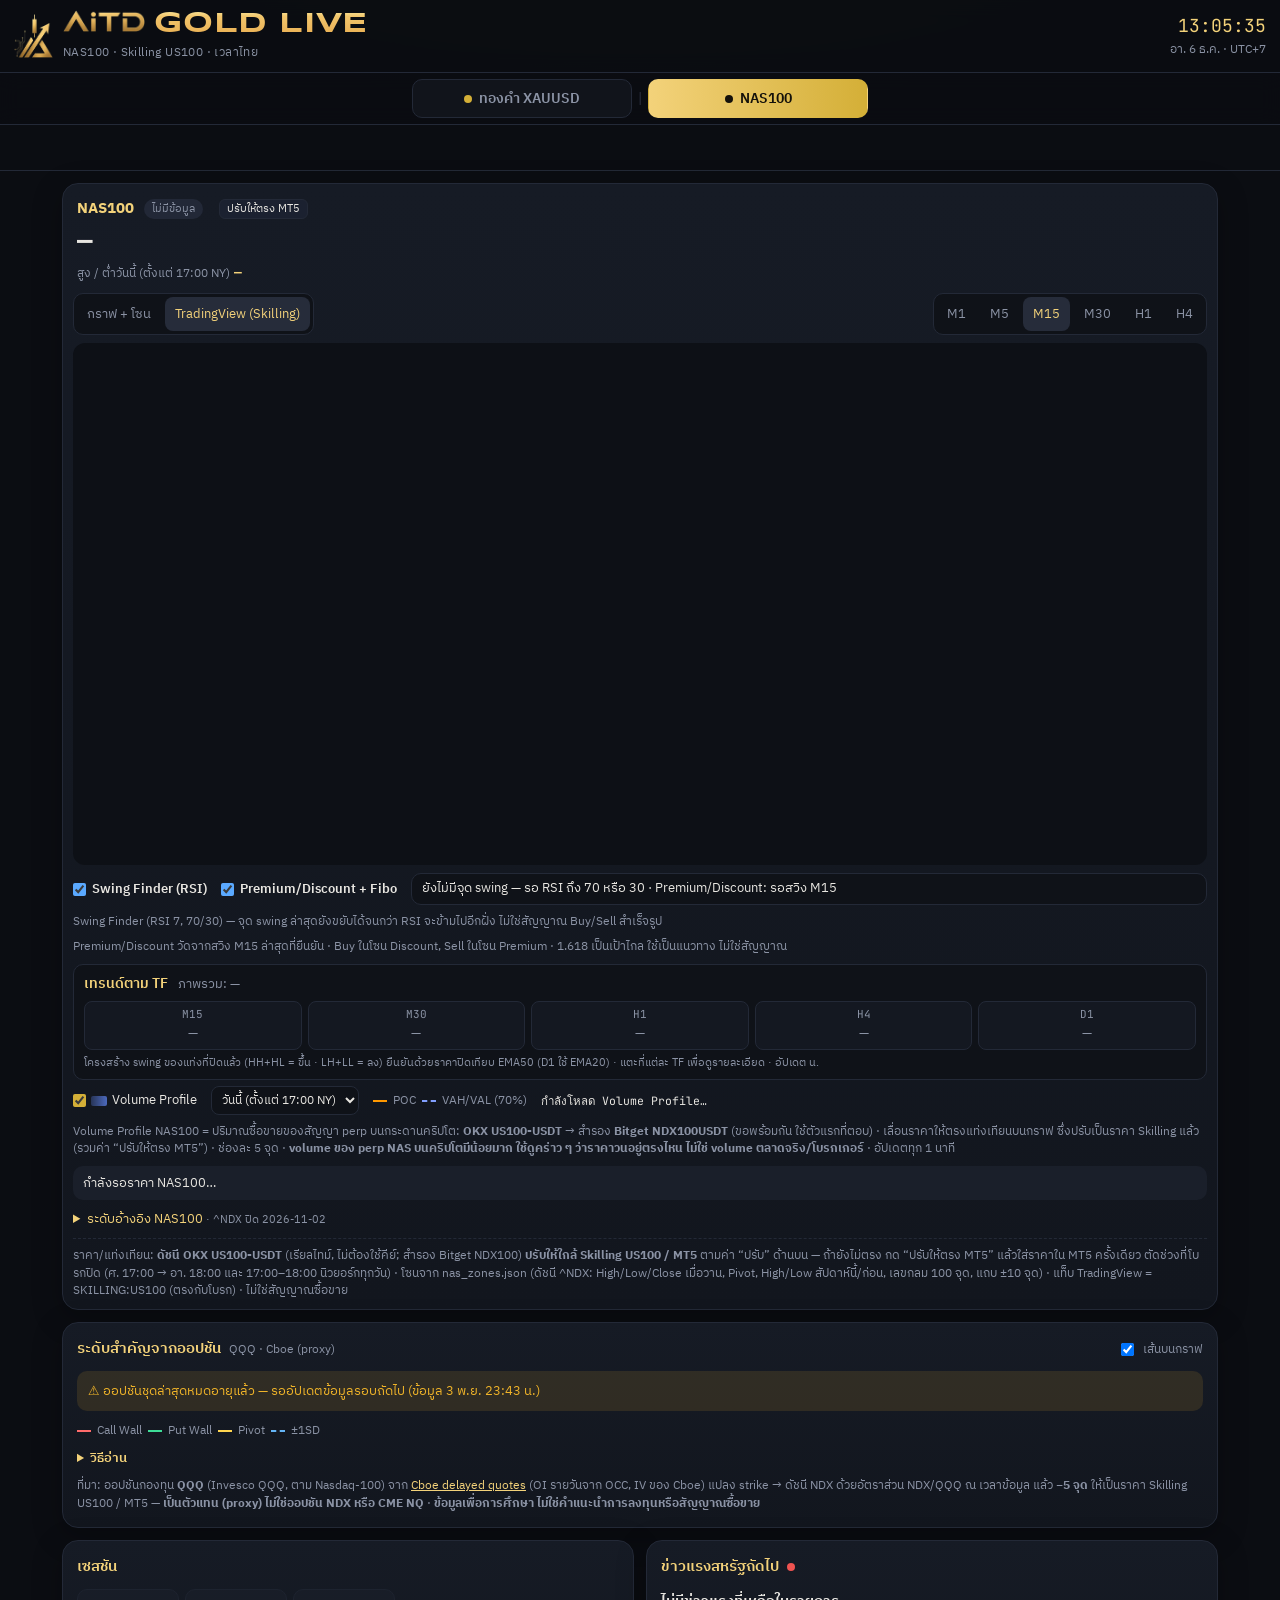
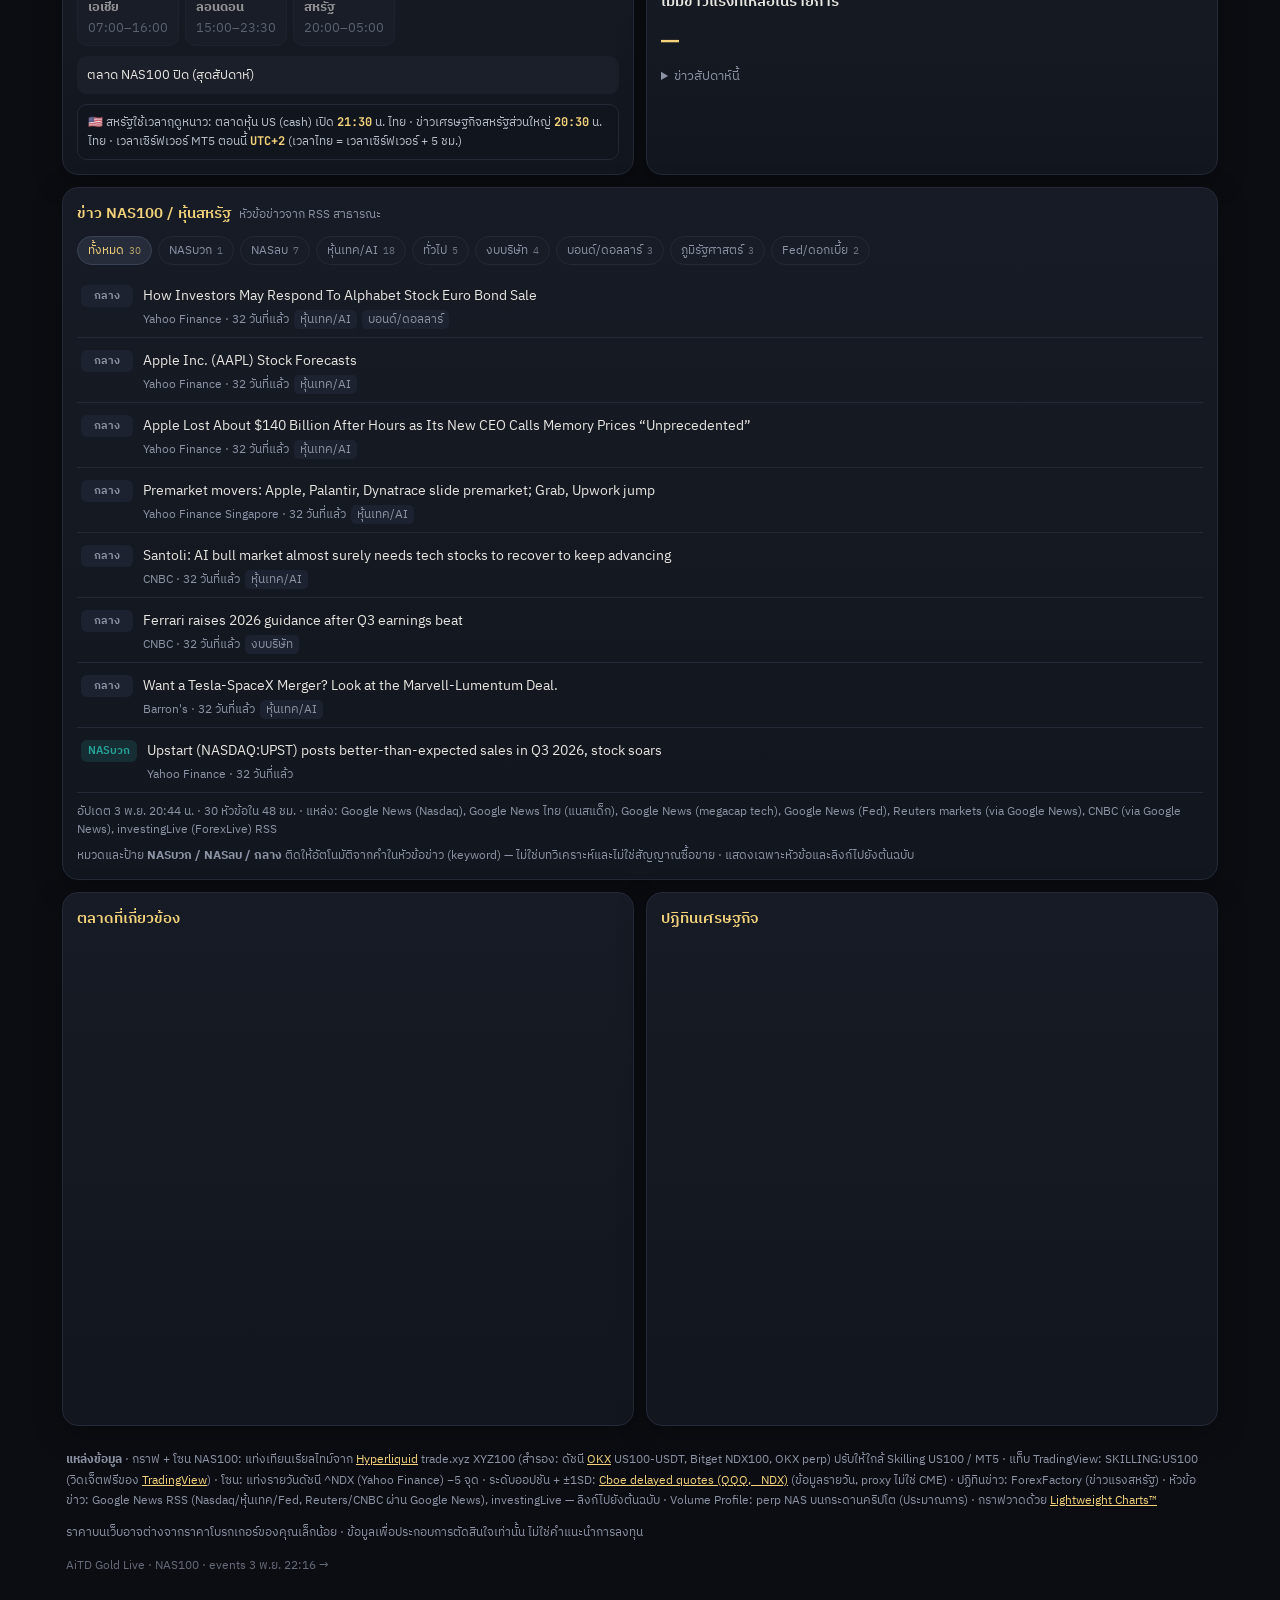
==== commit e623525e: "chart: Premium/Discount zone and Fibo 1.618 on both pages Shade the latest confirmed H1 swing leg (d" ====
--- a/nas100.html
+++ b/nas100.html
@@ -55,6 +55,7 @@
       </div>
     </div>
     <div class="chart-wrap" id="nasZoneView">
+      <canvas id="nasPdCanvas" class="pd-canvas"></canvas>
       <div id="nasLw" class="lw"></div>
       <canvas id="nasCanvas" class="zone-canvas"></canvas>
       <div class="legend"><span class="ema20">EMA20</span><span class="ema50">EMA50</span><span id="nasStatus"></span></div>
@@ -62,9 +63,11 @@
     <div class="chart-wrap hidden" id="nasTvView"><div id="nasTv" class="tvc"></div></div>
     <div class="swing-bar" id="nasSwingBar">
       <label class="swing-tg"><input type="checkbox" id="nasTgSwing" checked> Swing Finder (RSI)</label>
+      <label class="swing-tg"><input type="checkbox" id="nasTgPd" checked> Premium/Discount + Fibo</label>
       <div class="swing-sum" id="nasSwingSum" aria-live="polite">กำลังคำนวณจุด swing…</div>
     </div>
     <div class="sub swing-note">Swing Finder (RSI 7, 70/30) — จุด swing ล่าสุดยังขยับได้จนกว่า RSI จะข้ามไปอีกฝั่ง ไม่ใช่สัญญาณ Buy/Sell สำเร็จรูป</div>
+    <div class="sub swing-note" id="nasPdNote">Premium/Discount วัดจากสวิง H1 ล่าสุดที่ยืนยัน · Buy ในโซน Discount, Sell ในโซน Premium · 1.618 เป็นเป้าไกล ใช้เป็นแนวทาง ไม่ใช่สัญญาณ</div>
     <div class="trend" id="nasTrend" aria-live="polite"></div>
     <div class="opt-toggles vp-toggles" id="nasVpToggles">
       <label><input type="checkbox" id="nasTgVp"> <i class="sw vp"></i>Volume Profile</label>
--- a/css/style.css
+++ b/css/style.css
@@ -285,6 +285,8 @@
 .swing-sum .tag{font-family:'IBM Plex Sans Thai',system-ui,sans-serif}
 .swing-sum .up{color:var(--green)}.swing-sum .down{color:var(--red)}.swing-sum .side{color:#9aa3b5}
 .swing-note{font-size:11.5px}
+.pd-canvas{position:absolute;inset:0;width:100%;height:100%;pointer-events:none;z-index:0}
+.lw{z-index:1}
 
 /* ---------------- page nav: ทองคำ XAUUSD | NAS100 (index.html / nas100.html) ---------------- */
 .pnav{display:flex;align-items:center;justify-content:center;gap:6px;padding:6px 12px;background:rgba(11,13,18,.92);backdrop-filter:blur(10px);border-bottom:1px solid var(--line)}
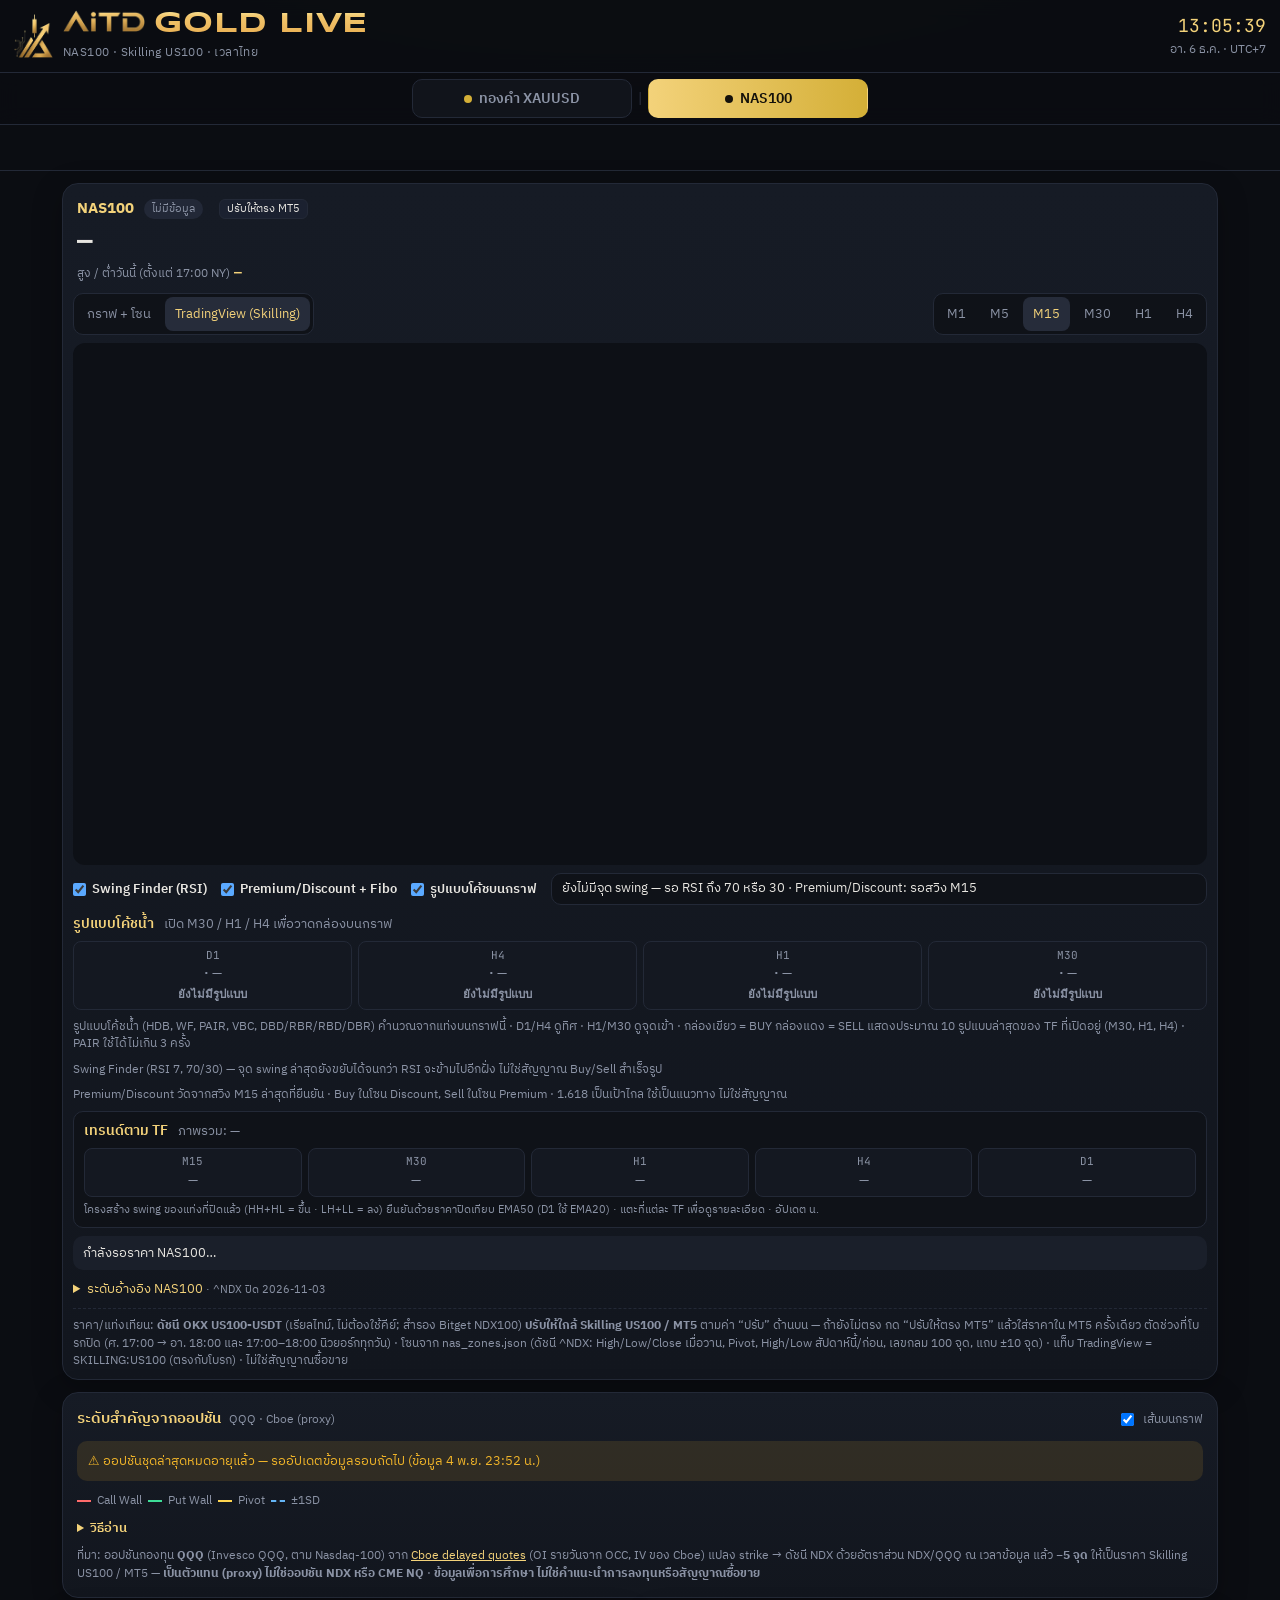
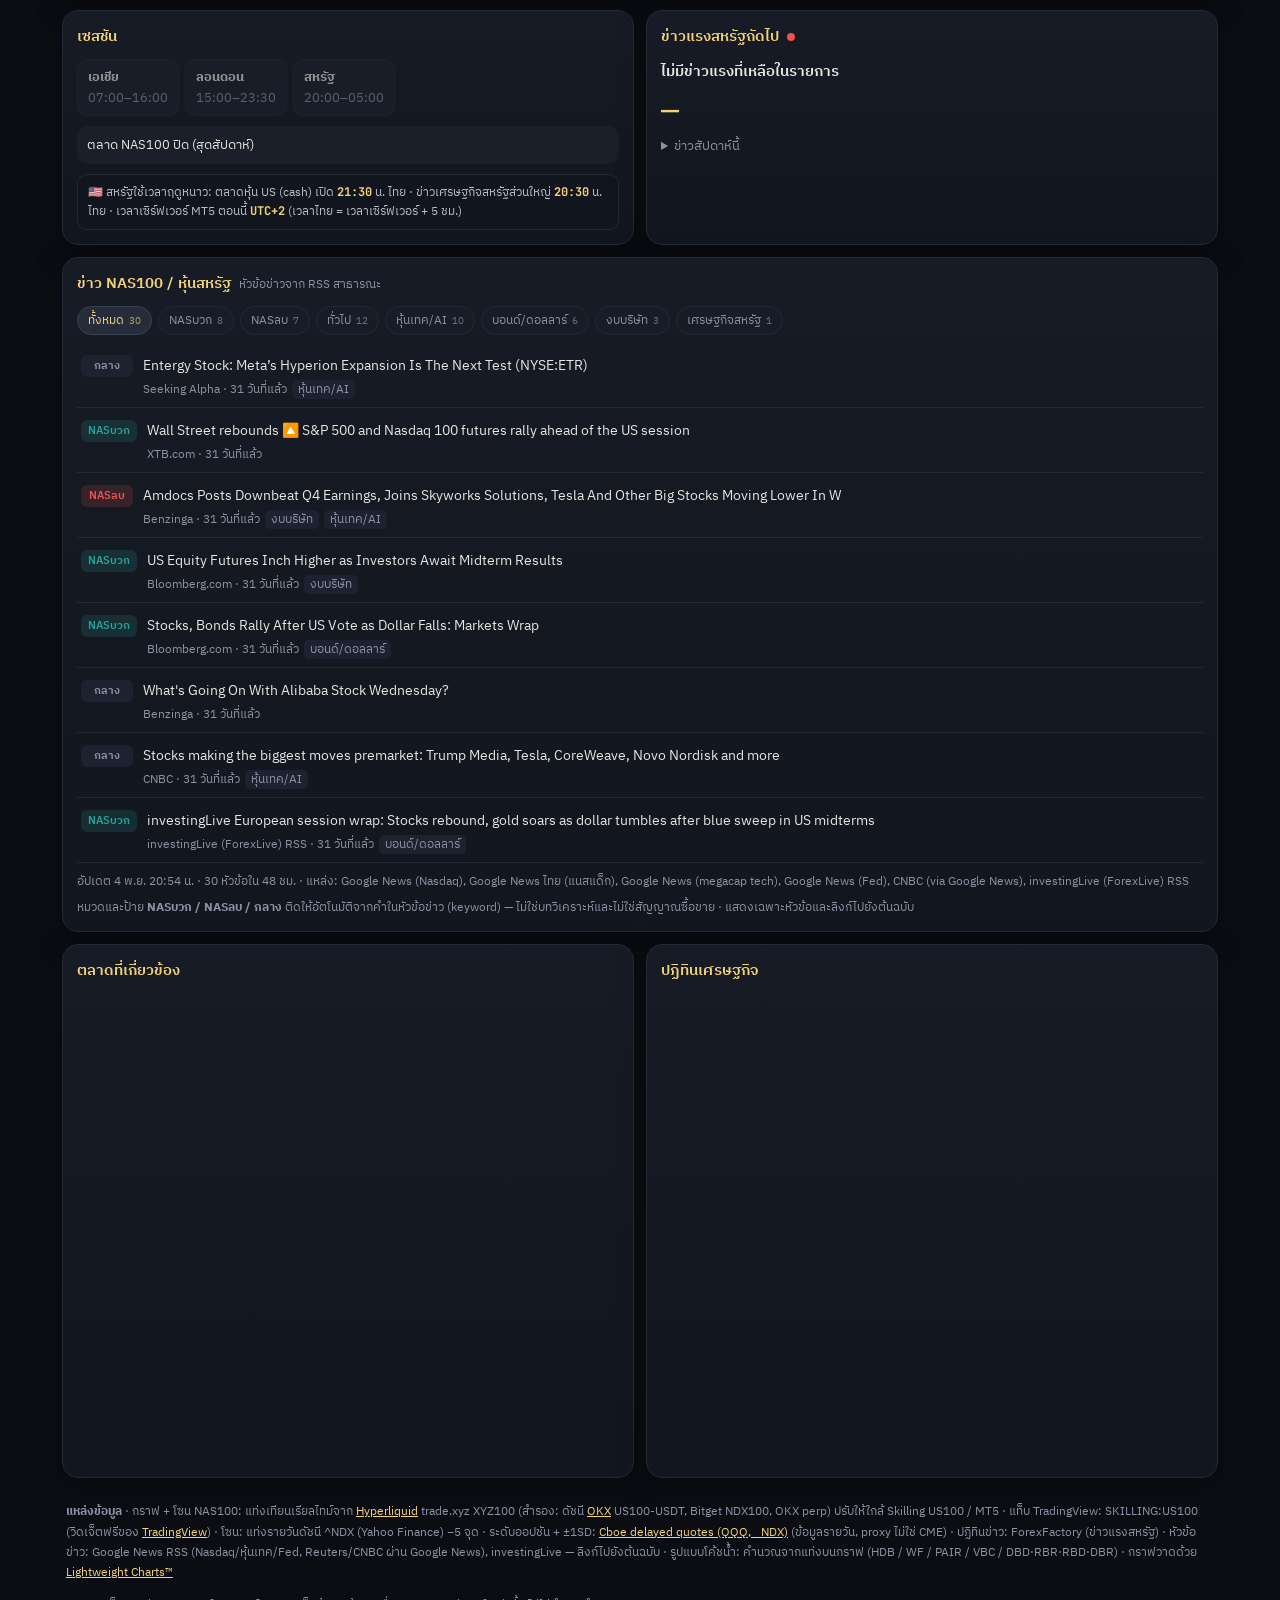
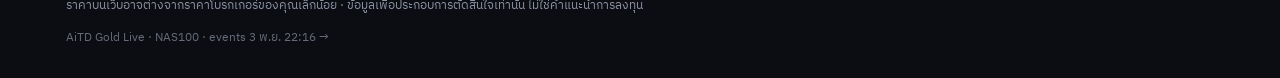
==== commit ad24a4d1: "NAS100: draw coach pattern boxes instead of volume profile Port Coach Patterns v3 (HDB, Wick Fill, P" ====
--- a/nas100.html
+++ b/nas100.html
@@ -64,20 +64,14 @@
     <div class="swing-bar" id="nasSwingBar">
       <label class="swing-tg"><input type="checkbox" id="nasTgSwing" checked> Swing Finder (RSI)</label>
       <label class="swing-tg"><input type="checkbox" id="nasTgPd" checked> Premium/Discount + Fibo</label>
+      <label class="swing-tg"><input type="checkbox" id="nasTgCoach" checked> รูปแบบโค้ชบนกราฟ</label>
       <div class="swing-sum" id="nasSwingSum" aria-live="polite">กำลังคำนวณจุด swing…</div>
     </div>
+    <div class="coach-panel" id="nasCoachPanel" aria-live="polite"><div class="sub">กำลังคำนวณรูปแบบโค้ช…</div></div>
+    <div class="sub coach-note">รูปแบบโค้ชน้ำ (HDB, WF, PAIR, VBC, DBD/RBR/RBD/DBR) คำนวณจากแท่งบนกราฟนี้ · D1/H4 ดูทิศ · H1/M30 ดูจุดเข้า · กล่องเขียว = BUY กล่องแดง = SELL แสดงประมาณ 10 รูปแบบล่าสุดของ TF ที่เปิดอยู่ (M30, H1, H4) · PAIR ใช้ได้ไม่เกิน 3 ครั้ง</div>
     <div class="sub swing-note">Swing Finder (RSI 7, 70/30) — จุด swing ล่าสุดยังขยับได้จนกว่า RSI จะข้ามไปอีกฝั่ง ไม่ใช่สัญญาณ Buy/Sell สำเร็จรูป</div>
     <div class="sub swing-note" id="nasPdNote">Premium/Discount วัดจากสวิง H1 ล่าสุดที่ยืนยัน · Buy ในโซน Discount, Sell ในโซน Premium · 1.618 เป็นเป้าไกล ใช้เป็นแนวทาง ไม่ใช่สัญญาณ</div>
     <div class="trend" id="nasTrend" aria-live="polite"></div>
-    <div class="opt-toggles vp-toggles" id="nasVpToggles">
-      <label><input type="checkbox" id="nasTgVp"> <i class="sw vp"></i>Volume Profile</label>
-      <select id="nasVpPeriod" class="vp-sel" aria-label="ช่วงเวลา Volume Profile NAS100">
-        <option value="today">วันนี้ (ตั้งแต่ 17:00 NY)</option><option value="asia">ตั้งแต่เปิดเอเชีย 07:00</option><option value="h24">24 ชม.ล่าสุด</option><option value="week">สัปดาห์นี้</option>
-      </select>
-      <span class="okey"><i class="k poc"></i>POC <i class="k va"></i>VAH/VAL (70%)</span>
-      <span class="vpinfo" id="nasVpInfo">กำลังโหลด…</span>
-    </div>
-    <div class="sub vp-note">Volume Profile NAS100 = ปริมาณซื้อขายของสัญญา perp บนกระดานคริปโต: <b>OKX US100-USDT</b> → สำรอง <b>Bitget NDX100USDT</b> (ขอพร้อมกัน ใช้ตัวแรกที่ตอบ) · เลื่อนราคาให้ตรงแท่งเทียนบนกราฟ ซึ่งปรับเป็นราคา Skilling แล้ว (รวมค่า “ปรับให้ตรง MT5”) · ช่องละ 5 จุด · <b>volume ของ perp NAS บนคริปโตมีน้อยมาก ใช้ดูคร่าว ๆ ว่าราคาวนอยู่ตรงไหน ไม่ใช่ volume ตลาดจริง/โบรกเกอร์</b> · อัปเดตทุก 1 นาที</div>
     <div class="nas-guard" id="nasGuard">—</div>
     <details class="nas-lv" id="nasLvBox"><summary>ระดับอ้างอิง NAS100 <small id="nasDate"></small></summary>
       <div class="zones nas-zones" id="nasZones"><div class="sub">กำลังโหลด nas_zones.json…</div></div>
@@ -146,7 +140,7 @@
   แท็บ TradingView: SKILLING:US100 (วิดเจ็ตฟรีของ <a href="https://www.tradingview.com/" target="_blank" rel="noopener">TradingView</a>) · โซน: แท่งรายวันดัชนี ^NDX (Yahoo Finance) −5 จุด ·
   ระดับออปชัน + ±1SD: <a href="https://www.cboe.com/delayed_quotes/qqq/quote_table" target="_blank" rel="noopener">Cboe delayed quotes (QQQ, _NDX)</a> (ข้อมูลรายวัน, proxy ไม่ใช่ CME) ·
   ปฏิทินข่าว: ForexFactory (ข่าวแรงสหรัฐ) · หัวข้อข่าว: Google News RSS (Nasdaq/หุ้นเทค/Fed, Reuters/CNBC ผ่าน Google News), investingLive — ลิงก์ไปยังต้นฉบับ ·
-  Volume Profile: perp NAS บนกระดานคริปโต (ประมาณการ) · กราฟวาดด้วย <a href="https://www.tradingview.com/lightweight-charts/" target="_blank" rel="noopener">Lightweight Charts™</a></p>
+  รูปแบบโค้ชน้ำ: คำนวณจากแท่งบนกราฟ (HDB / WF / PAIR / VBC / DBD·RBR·RBD·DBR) · กราฟวาดด้วย <a href="https://www.tradingview.com/lightweight-charts/" target="_blank" rel="noopener">Lightweight Charts™</a></p>
   <p>ราคาบนเว็บอาจต่างจากราคาโบรกเกอร์ของคุณเล็กน้อย · ข้อมูลเพื่อประกอบการตัดสินใจเท่านั้น ไม่ใช่คำแนะนำการลงทุน</p>
   <p class="muted">AiTD Gold Live · NAS100 · <span id="buildInfo"></span></p>
 </footer>
--- a/css/style.css
+++ b/css/style.css
@@ -285,6 +285,22 @@
 .swing-sum .tag{font-family:'IBM Plex Sans Thai',system-ui,sans-serif}
 .swing-sum .up{color:var(--green)}.swing-sum .down{color:var(--red)}.swing-sum .side{color:#9aa3b5}
 .swing-note{font-size:11.5px}
+.coach-panel{margin-top:8px}
+.coach-head{display:flex;flex-wrap:wrap;align-items:baseline;gap:4px 10px;margin-bottom:6px}
+.coach-title{color:var(--gold2);font-weight:600;font-size:13.5px}
+.coach-row{display:grid;grid-template-columns:repeat(4,minmax(0,1fr));gap:6px}
+.coach-chip{display:flex;flex-direction:column;align-items:center;gap:1px;padding:6px 4px;border-radius:8px;background:#141821;border:1px solid var(--line);min-width:0;text-align:center}
+.coach-chip small{font-family:var(--mono);font-size:11px;color:var(--mut)}
+.coach-chip b{font-size:12.5px;font-weight:700;color:#9aa3b5}
+.coach-chip .pat{font-family:var(--mono);font-size:11.5px;font-weight:700}
+.coach-chip.up{background:rgba(8,153,129,.10);border-color:rgba(8,153,129,.40)}
+.coach-chip.up b,.coach-chip.up .pat{color:#089981}
+.coach-chip.down{background:rgba(242,54,69,.10);border-color:rgba(242,54,69,.40)}
+.coach-chip.down b,.coach-chip.down .pat{color:#f23645}
+.coach-chip.side b{color:#9aa3b5}
+.coach-chip.na b,.coach-chip.na .pat{color:var(--mut)}
+.coach-note{font-size:11.5px}
+@media(max-width:520px){.coach-row{grid-template-columns:1fr 1fr}}
 .pd-canvas{position:absolute;inset:0;width:100%;height:100%;pointer-events:none;z-index:0}
 .lw{z-index:1}
 
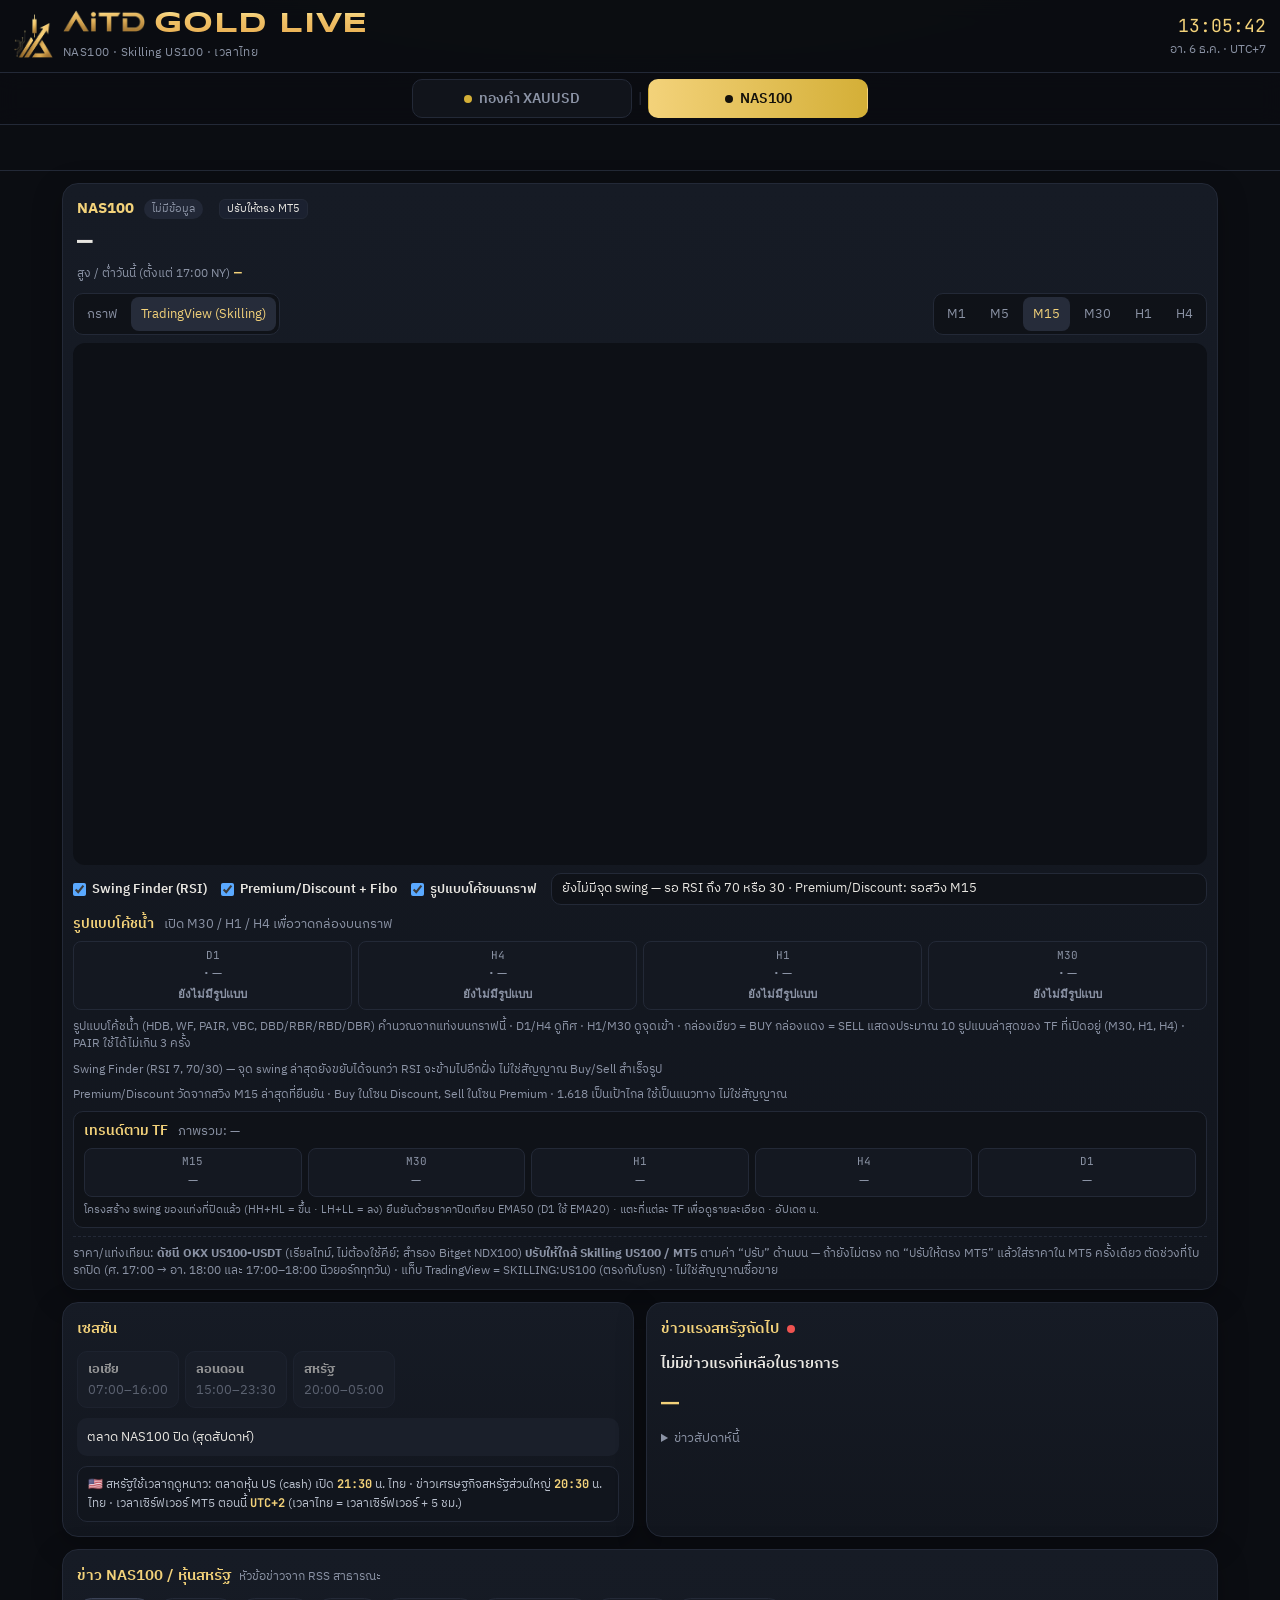
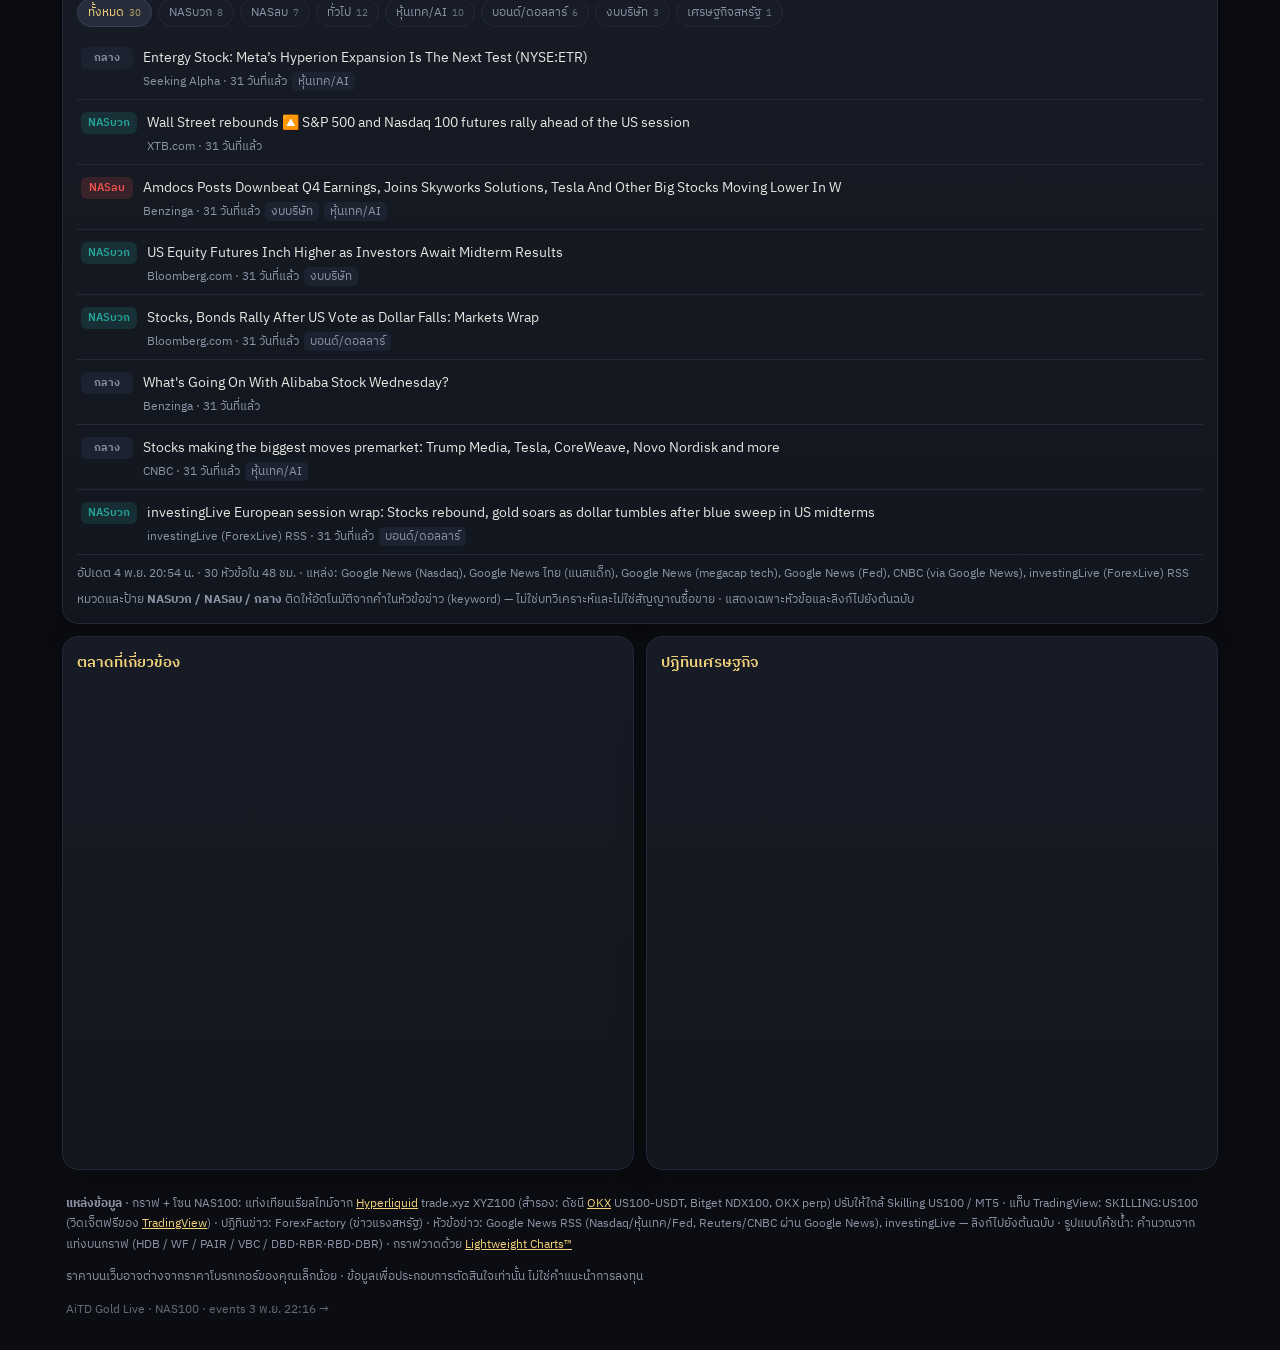
==== commit 20de8db4: "NAS100: drop zone bands and options levels from the chart Keep coach pattern boxes, Swing Finder, pr" ====
--- a/nas100.html
+++ b/nas100.html
@@ -5,7 +5,7 @@
 <meta name="viewport" content="width=device-width, initial-scale=1, viewport-fit=cover">
 <meta name="theme-color" content="#0b0d12">
 <title>AiTD Gold Live · NAS100 เรียลไทม์</title>
-<meta name="description" content="กราฟ NAS100 (Skilling US100) เรียลไทม์ พร้อมโซนแนวรับแนวต้าน ระดับออปชัน QQQ ข่าวสหรัฐ และเวลาไทย">
+<meta name="description" content="กราฟ NAS100 (Skilling US100) เรียลไทม์ พร้อมรูปแบบโค้ชน้ำ Swing Finder และเวลาไทย">
 <link rel="preconnect" href="https://fonts.googleapis.com"><link rel="preconnect" href="https://fonts.gstatic.com" crossorigin>
 <link href="https://fonts.googleapis.com/css2?family=IBM+Plex+Sans+Thai:wght@400;500;600;700&family=JetBrains+Mono:wght@500;700&display=swap" rel="stylesheet">
 <link rel="stylesheet" href="css/style.css">
@@ -15,7 +15,7 @@
 <meta property="og:type" content="website">
 <meta property="og:site_name" content="AiTD Gold Live">
 <meta property="og:title" content="AiTD Gold Live · NAS100 เรียลไทม์">
-<meta property="og:description" content="กราฟทอง XAUUSD และ NAS100 เรียลไทม์ พร้อมโซนแนวรับแนวต้าน เวลาไทย และเครื่องคำนวณ Lot">
+<meta property="og:description" content="กราฟทอง XAUUSD และ NAS100 เรียลไทม์ เวลาไทย">
 <meta property="og:url" content="https://cmd-trade.github.io/aitd-gold-live/nas100.html">
 <meta property="og:image" content="https://cmd-trade.github.io/aitd-gold-live/img/og-image.jpg">
 <meta property="og:image:width" content="1200">
@@ -37,7 +37,7 @@
 
 <main>
 
-  <!-- NAS100 CHART (js/nas.js): Hyperliquid XYZ100 / OKX US100 index candles + bands from nas_zones.json, same look as gold -->
+  <!-- NAS100 CHART (js/nas.js): Hyperliquid XYZ100 / OKX US100 index candles, coach patterns, Swing Finder -->
   <section class="card chart-card nas-card" id="nasCard">
     <div class="nas-top">
       <div class="nas-title"><b>NAS100</b> <span id="nasBadge" class="badge">กำลังเชื่อมต่อ…</span> <span class="nas-cal"><span id="nasCalInfo" class="label"></span> <button type="button" id="nasCalBtn" class="nas-cal-btn">ปรับให้ตรง MT5</button> <span id="nasCalMsg" class="label"></span> <span id="nasCalBox" class="nas-cal-box hidden"><input id="nasCalIn" type="text" inputmode="decimal" placeholder="ราคา MT5 ตอนนี้" aria-label="ราคา NAS100 ใน MT5 ตอนนี้"> <button type="button" id="nasCalSet">ตั้ง</button> <button type="button" id="nasCalReset">ค่าเริ่มต้น</button></span></span>
@@ -47,7 +47,7 @@
     </div>
     <div class="chart-head">
       <div class="tabs" role="tablist">
-        <button class="ntab active" data-nview="zone">กราฟ + โซน</button>
+        <button class="ntab active" data-nview="zone">กราฟ</button>
         <button class="ntab" data-nview="tv">TradingView (Skilling)</button>
       </div>
       <div class="tfs" id="nasTfs">
@@ -72,34 +72,7 @@
     <div class="sub swing-note">Swing Finder (RSI 7, 70/30) — จุด swing ล่าสุดยังขยับได้จนกว่า RSI จะข้ามไปอีกฝั่ง ไม่ใช่สัญญาณ Buy/Sell สำเร็จรูป</div>
     <div class="sub swing-note" id="nasPdNote">Premium/Discount วัดจากสวิง H1 ล่าสุดที่ยืนยัน · Buy ในโซน Discount, Sell ในโซน Premium · 1.618 เป็นเป้าไกล ใช้เป็นแนวทาง ไม่ใช่สัญญาณ</div>
     <div class="trend" id="nasTrend" aria-live="polite"></div>
-    <div class="nas-guard" id="nasGuard">—</div>
-    <details class="nas-lv" id="nasLvBox"><summary>ระดับอ้างอิง NAS100 <small id="nasDate"></small></summary>
-      <div class="zones nas-zones" id="nasZones"><div class="sub">กำลังโหลด nas_zones.json…</div></div>
-      <div class="sub" id="nasMeta"></div>
-    </details>
-    <div class="sub nas-note" id="nasNote">ราคา/แท่งเทียน: <b>ดัชนี OKX US100-USDT</b> (เรียลไทม์, ไม่ต้องใช้คีย์; สำรอง Bitget NDX100) <b>ปรับให้ใกล้ Skilling US100 / MT5</b> ตามค่า “ปรับ” ด้านบน — ถ้ายังไม่ตรง กด “ปรับให้ตรง MT5” แล้วใส่ราคาใน MT5 ครั้งเดียว ตัดช่วงที่โบรกปิด (ศ. 17:00 → อา. 18:00 และ 17:00–18:00 นิวยอร์กทุกวัน) · โซนจาก nas_zones.json (ดัชนี ^NDX: High/Low/Close เมื่อวาน, Pivot, High/Low สัปดาห์นี้/ก่อน, เลขกลม 100 จุด, แถบ ±10 จุด) · แท็บ TradingView = SKILLING:US100 (ตรงกับโบรก) · ไม่ใช่สัญญาณซื้อขาย</div>
-  </section>
-
-  <!-- KEY LEVELS from options (createKeyLevels in js/app.js) -->
-  <section class="card kl-card" id="klCard">
-    <div class="card-h">ระดับสำคัญจากออปชัน <small id="klSrc">QQQ · Cboe (proxy)</small>
-      <span class="spacer"></span>
-      <label class="mini kl-tg"><input type="checkbox" id="klLines"> เส้นบนกราฟ</label>
-    </div>
-    <div class="kl-exp" id="klExp"></div>
-    <div id="klBody"><div class="sub">กำลังโหลด options_levels.json…</div></div>
-    <div class="kl-key"><i class="k kc"></i>Call Wall <i class="k kp"></i>Put Wall <i class="k kv"></i>Pivot <i class="k ks"></i>±1SD</div>
-    <details class="kl-how"><summary>วิธีอ่าน</summary>
-      <ul>
-        <li><b>Pivot (Max pain)</b> — ราคาที่ทำให้ผู้ถือออปชันรวมกันขาดทุนมากที่สุดตอนหมดอายุ ราคามักถูกดึงเข้าหาแถวนี้ช่วงใกล้วันหมดอายุ · <b>Max OI</b> = strike ที่ OI รวม Call+Put มากที่สุด</li>
-        <li><b>Call Wall</b> — strike เหนือราคาที่มี OI ฝั่ง Call มากที่สุด มักทำหน้าที่เป็น<b>แนวต้าน</b></li>
-        <li><b>Put Wall</b> — strike ใต้ราคาที่มี OI ฝั่ง Put มากที่สุด มักทำหน้าที่เป็น<b>แนวรับ</b></li>
-        <li><b>±1SD</b> — กรอบที่ตลาดออปชันคาดว่าราคาจะอยู่ (~68%) จนถึงวันหมดอายุ = ราคา × IV (ATM) × √(วันถึงหมดอายุ/365) · หลุดกรอบ = เคลื่อนแรงกว่าที่ตลาดคาด</li>
-        <li><b>Breakout / Breakdown</b> — แท่ง <b>H1 ปิด</b>เหนือ Call Wall = ทะลุ (กำแพงอาจกลับเป็นแนวรับ) · H1 ปิดใต้ Put Wall = หลุด (อาจกลับเป็นแนวต้าน) · ไส้เทียนแตะเฉย ๆ ยังไม่นับ</li>
-        <li>ตัวเลข “ห่าง” = ระยะจากราคาตอนนี้ (หน่วยจุด) · OI อัปเดตวันละครั้ง จึงเป็นภาพของ “เมื่อวาน” ไม่ใช่สด</li>
-      </ul>
-    </details>
-    <div class="sub kl-note">ที่มา: ออปชันกองทุน <b>QQQ</b> (Invesco QQQ, ตาม Nasdaq-100) จาก <a href="https://www.cboe.com/delayed_quotes/qqq/quote_table" target="_blank" rel="noopener">Cboe delayed quotes</a> (OI รายวันจาก OCC, IV ของ Cboe) แปลง strike → ดัชนี NDX ด้วยอัตราส่วน NDX/QQQ ณ เวลาข้อมูล แล้ว <b>−5 จุด</b> ให้เป็นราคา Skilling US100 / MT5 — <b>เป็นตัวแทน (proxy) ไม่ใช่ออปชัน NDX หรือ CME NQ</b> · <b>ข้อมูลเพื่อการศึกษา ไม่ใช่คำแนะนำการลงทุนหรือสัญญาณซื้อขาย</b></div>
+    <div class="sub nas-note" id="nasNote">ราคา/แท่งเทียน: <b>ดัชนี OKX US100-USDT</b> (เรียลไทม์, ไม่ต้องใช้คีย์; สำรอง Bitget NDX100) <b>ปรับให้ใกล้ Skilling US100 / MT5</b> ตามค่า “ปรับ” ด้านบน — ถ้ายังไม่ตรง กด “ปรับให้ตรง MT5” แล้วใส่ราคาใน MT5 ครั้งเดียว ตัดช่วงที่โบรกปิด (ศ. 17:00 → อา. 18:00 และ 17:00–18:00 นิวยอร์กทุกวัน) · แท็บ TradingView = SKILLING:US100 (ตรงกับโบรก) · ไม่ใช่สัญญาณซื้อขาย</div>
   </section>
 
   <!-- SESSIONS + EVENT -->
@@ -137,8 +110,7 @@
 
 <footer>
   <p><b>แหล่งข้อมูล</b> · กราฟ + โซน NAS100: แท่งเทียนเรียลไทม์จาก <a href="https://app.hyperliquid.xyz/" target="_blank" rel="noopener">Hyperliquid</a> trade.xyz XYZ100 (สำรอง: ดัชนี <a href="https://www.okx.com/" target="_blank" rel="noopener">OKX</a> US100-USDT, Bitget NDX100, OKX perp) ปรับให้ใกล้ Skilling US100 / MT5 ·
-  แท็บ TradingView: SKILLING:US100 (วิดเจ็ตฟรีของ <a href="https://www.tradingview.com/" target="_blank" rel="noopener">TradingView</a>) · โซน: แท่งรายวันดัชนี ^NDX (Yahoo Finance) −5 จุด ·
-  ระดับออปชัน + ±1SD: <a href="https://www.cboe.com/delayed_quotes/qqq/quote_table" target="_blank" rel="noopener">Cboe delayed quotes (QQQ, _NDX)</a> (ข้อมูลรายวัน, proxy ไม่ใช่ CME) ·
+  แท็บ TradingView: SKILLING:US100 (วิดเจ็ตฟรีของ <a href="https://www.tradingview.com/" target="_blank" rel="noopener">TradingView</a>) ·
   ปฏิทินข่าว: ForexFactory (ข่าวแรงสหรัฐ) · หัวข้อข่าว: Google News RSS (Nasdaq/หุ้นเทค/Fed, Reuters/CNBC ผ่าน Google News), investingLive — ลิงก์ไปยังต้นฉบับ ·
   รูปแบบโค้ชน้ำ: คำนวณจากแท่งบนกราฟ (HDB / WF / PAIR / VBC / DBD·RBR·RBD·DBR) · กราฟวาดด้วย <a href="https://www.tradingview.com/lightweight-charts/" target="_blank" rel="noopener">Lightweight Charts™</a></p>
   <p>ราคาบนเว็บอาจต่างจากราคาโบรกเกอร์ของคุณเล็กน้อย · ข้อมูลเพื่อประกอบการตัดสินใจเท่านั้น ไม่ใช่คำแนะนำการลงทุน</p>
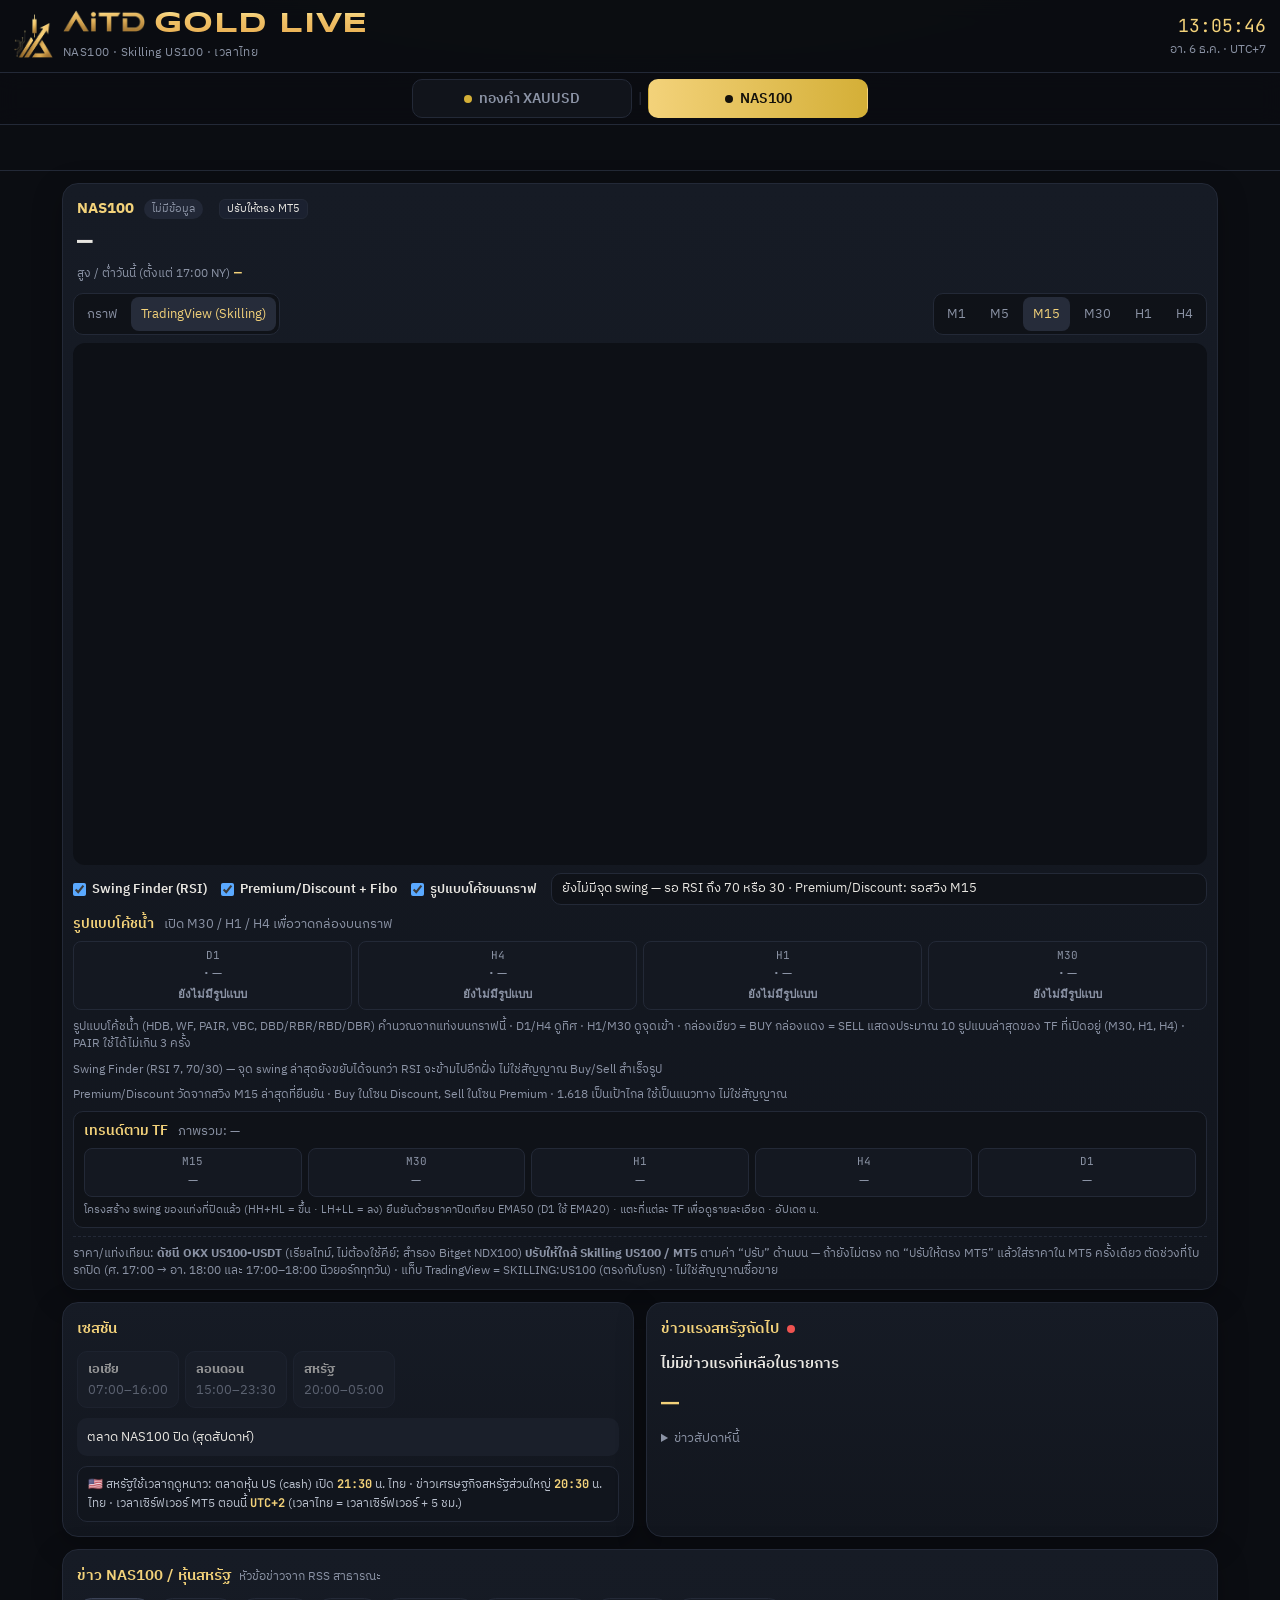
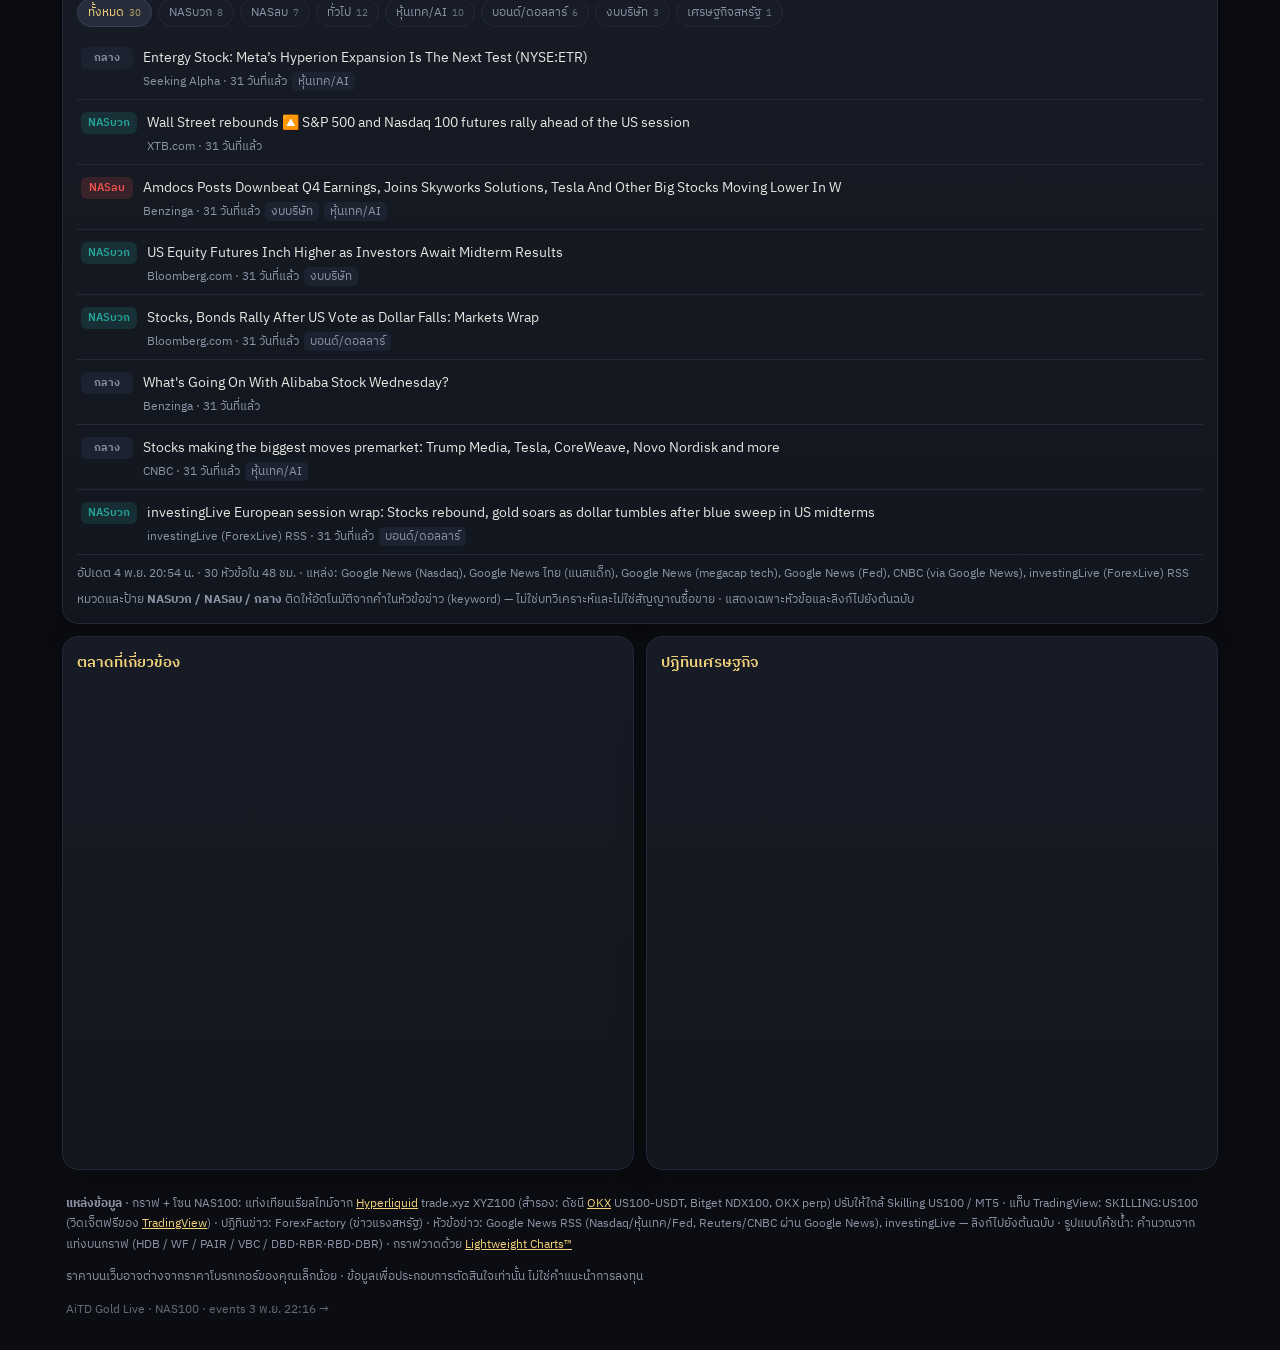
==== commit a0916f1a: "NAS100: replace EMA20/50 with Bollinger 50 on typical price Middle line is SMA 50 of HLC/3. Upper an" ====
--- a/nas100.html
+++ b/nas100.html
@@ -58,7 +58,7 @@
       <canvas id="nasPdCanvas" class="pd-canvas"></canvas>
       <div id="nasLw" class="lw"></div>
       <canvas id="nasCanvas" class="zone-canvas"></canvas>
-      <div class="legend"><span class="ema20">EMA20</span><span class="ema50">EMA50</span><span id="nasStatus"></span></div>
+      <div class="legend"><span style="color:#5aa9ff" title="Bollinger บน · ช่วง 50, ส่วนเบี่ยงเบน 1.1, Typical Price">BB บน</span><span style="color:#f3d27a" title="เส้นกลาง SMA 50 ของ Typical Price (HLC/3)">SMA50</span><span style="color:#5aa9ff" title="Bollinger ล่าง · ช่วง 50, ส่วนเบี่ยงเบน 1.1, Typical Price">BB ล่าง</span><span id="nasStatus"></span></div>
     </div>
     <div class="chart-wrap hidden" id="nasTvView"><div id="nasTv" class="tvc"></div></div>
     <div class="swing-bar" id="nasSwingBar">
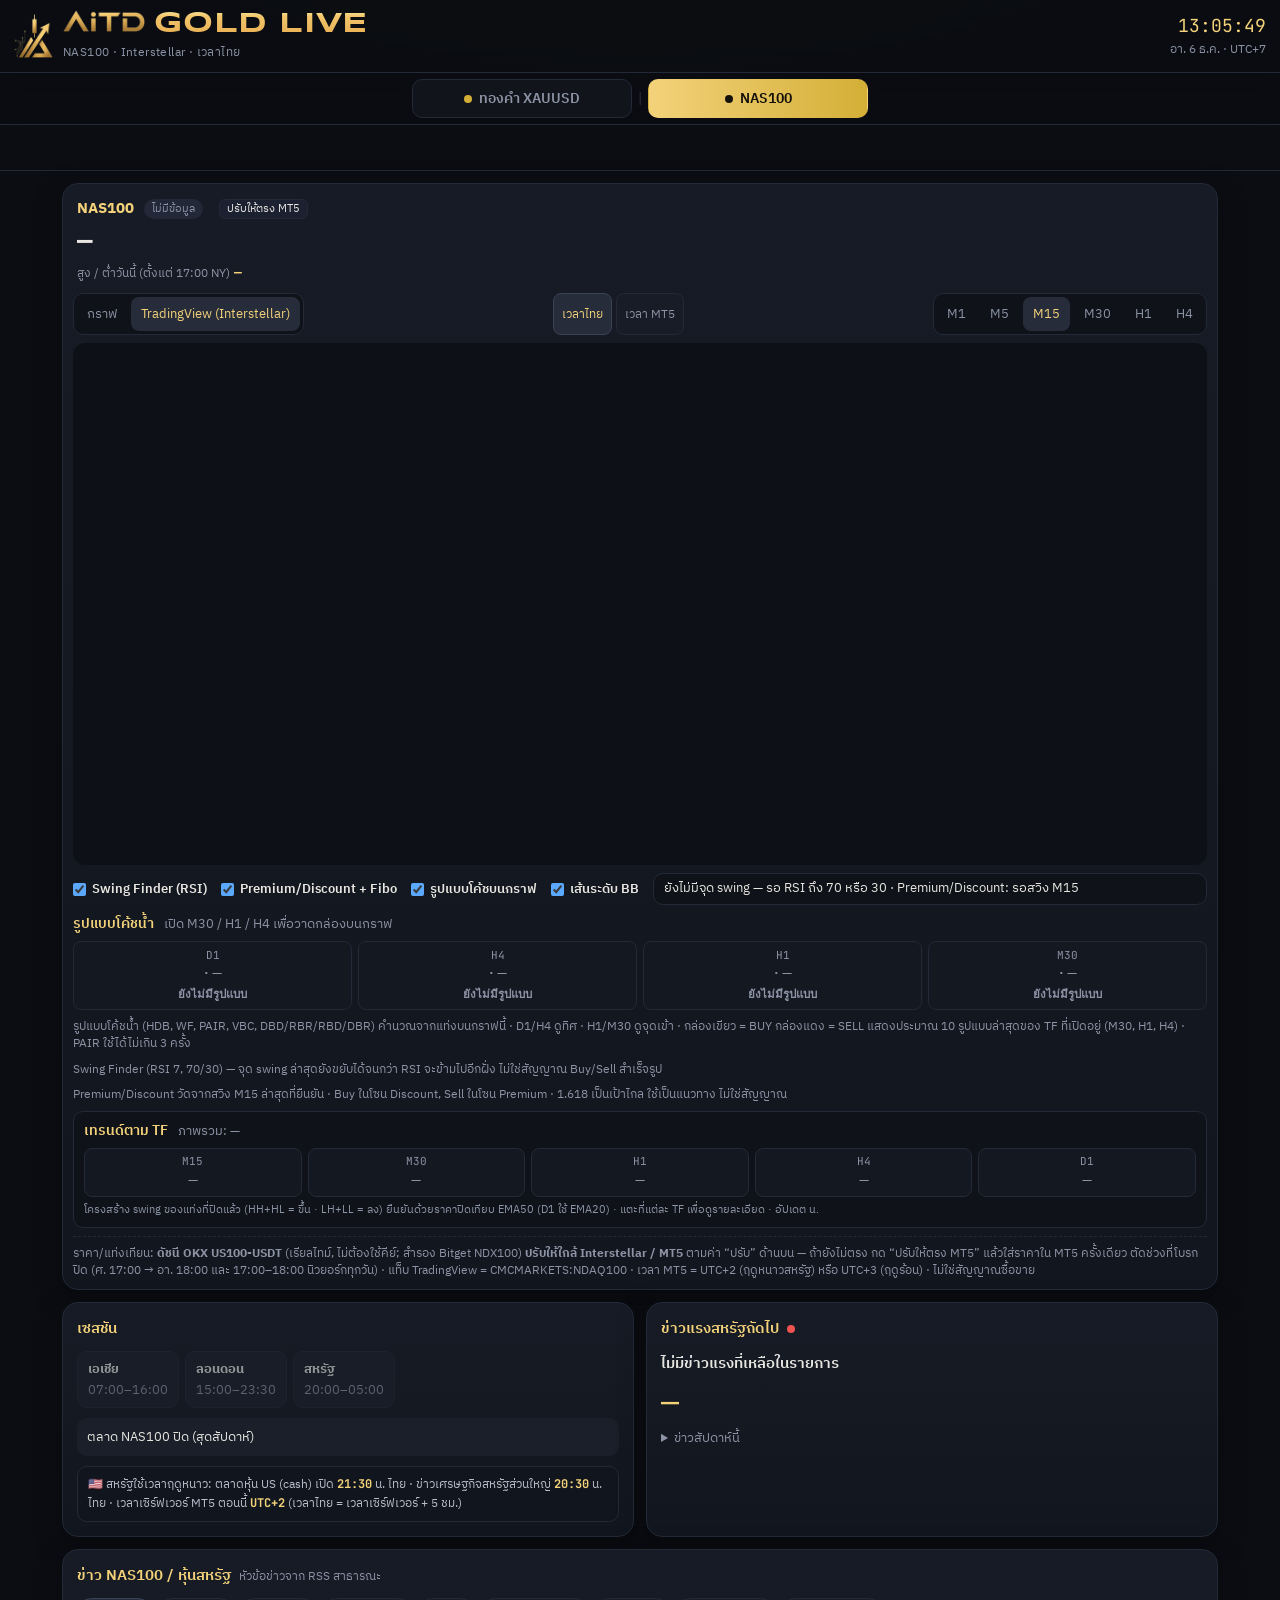
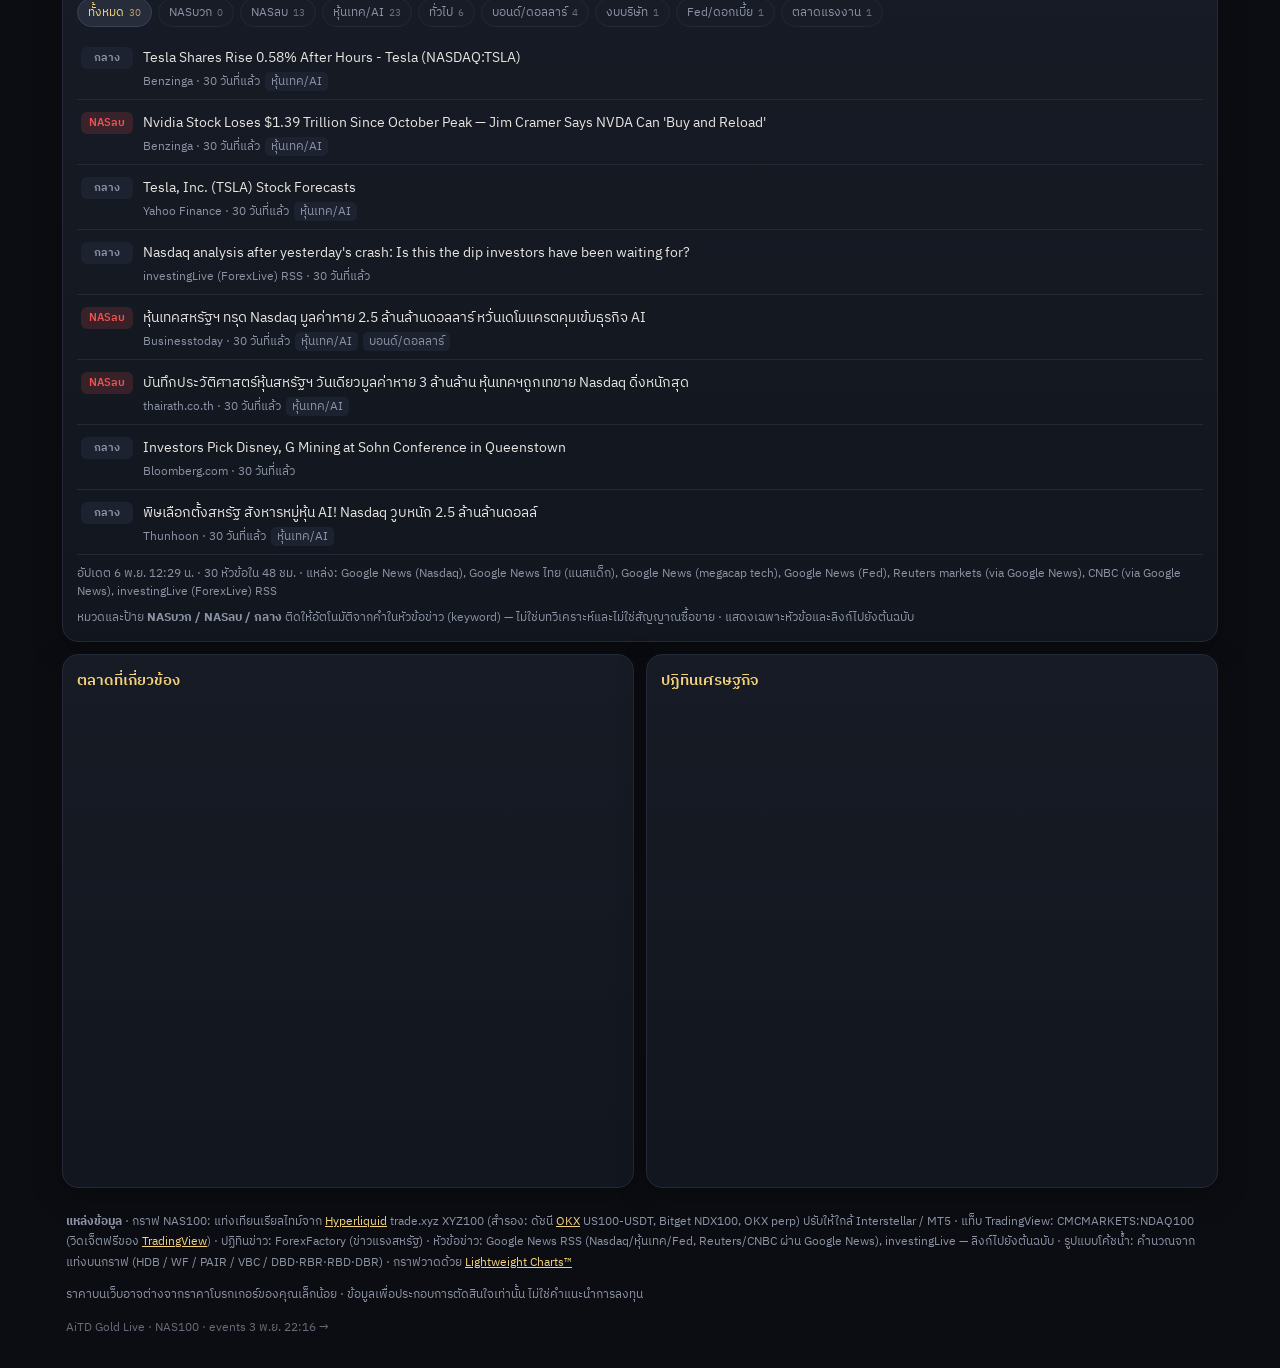
==== commit bc6239ee: "NAS100: match Interstellar MT5 prices, bands, and oscillators Calibrate offsets to Interstellar, sho" ====
--- a/nas100.html
+++ b/nas100.html
@@ -5,7 +5,16 @@
 <meta name="viewport" content="width=device-width, initial-scale=1, viewport-fit=cover">
 <meta name="theme-color" content="#0b0d12">
 <title>AiTD Gold Live · NAS100 เรียลไทม์</title>
-<meta name="description" content="กราฟ NAS100 (Skilling US100) เรียลไทม์ พร้อมรูปแบบโค้ชน้ำ Swing Finder และเวลาไทย">
+<meta name="description" content="กราฟ NAS100 (Interstellar MT5) เรียลไทม์ พร้อมรูปแบบโค้ชน้ำ Swing Finder และเวลาไทย">
+<style>
+.nas-tz{display:flex;gap:4px}
+.nas-tz button{background:#171c26;border:1px solid var(--line);color:var(--mut);border-radius:8px;padding:4px 8px;font:inherit;font-size:12px;cursor:pointer}
+.nas-tz button.active{color:var(--gold2);border-color:#3a4256;background:#262c3a}
+.nas-ind{display:flex;flex-direction:column;gap:4px;margin-top:6px}
+.nas-sub{position:relative;height:112px;border-radius:8px;overflow:hidden;background:#0d1016;border:1px solid var(--line)}
+.nas-sub-lab{position:absolute;left:8px;top:4px;z-index:2;font-size:11px;color:#9aa3b5;pointer-events:none}
+.nas-sub .lw{position:absolute;inset:0}
+</style>
 <link rel="preconnect" href="https://fonts.googleapis.com"><link rel="preconnect" href="https://fonts.gstatic.com" crossorigin>
 <link href="https://fonts.googleapis.com/css2?family=IBM+Plex+Sans+Thai:wght@400;500;600;700&family=JetBrains+Mono:wght@500;700&display=swap" rel="stylesheet">
 <link rel="stylesheet" href="css/style.css">
@@ -27,7 +36,7 @@
 <body data-page="nas">
 <div class="sticky-top">
 <header class="topbar">
-  <div class="brand"><img class="brand-mark" src="img/aitd-mark.png" width="39" height="44" alt=""><div class="brand-txt"><h1 class="brand-name"><img class="brand-word" src="img/aitd-wordmark.png" width="83" height="22" alt="AiTD"><b>Gold Live</b></h1><small>NAS100 · Skilling US100 · เวลาไทย</small></div></div>
+  <div class="brand"><img class="brand-mark" src="img/aitd-mark.png" width="39" height="44" alt=""><div class="brand-txt"><h1 class="brand-name"><img class="brand-word" src="img/aitd-wordmark.png" width="83" height="22" alt="AiTD"><b>Gold Live</b></h1><small>NAS100 · Interstellar · เวลาไทย</small></div></div>
   <div class="clock"><span id="clock">--:--:--</span><small id="clockDate">—</small></div>
 </header>
 <nav class="pnav" aria-label="เลือกตลาด"><a href="./"><i class="pdot gold"></i>ทองคำ XAUUSD</a><span class="psep" aria-hidden="true">|</span><a href="nas100.html" class="on" aria-current="page"><i class="pdot nas"></i>NAS100</a></nav>
@@ -48,7 +57,11 @@
     <div class="chart-head">
       <div class="tabs" role="tablist">
         <button class="ntab active" data-nview="zone">กราฟ</button>
-        <button class="ntab" data-nview="tv">TradingView (Skilling)</button>
+        <button class="ntab" data-nview="tv">TradingView (Interstellar)</button>
+      </div>
+      <div class="nas-tz" id="nasTz" role="group" aria-label="เขตเวลาบนแกนกราฟ">
+        <button type="button" data-tz="th" class="active">เวลาไทย</button>
+        <button type="button" data-tz="mt5">เวลา MT5</button>
       </div>
       <div class="tfs" id="nasTfs">
         <button data-tf="1">M1</button><button data-tf="5">M5</button><button data-tf="15" class="active">M15</button><button data-tf="30">M30</button><button data-tf="60">H1</button><button data-tf="240">H4</button>
@@ -58,13 +71,18 @@
       <canvas id="nasPdCanvas" class="pd-canvas"></canvas>
       <div id="nasLw" class="lw"></div>
       <canvas id="nasCanvas" class="zone-canvas"></canvas>
-      <div class="legend"><span style="color:#5aa9ff" title="Bollinger บน · ช่วง 50, ส่วนเบี่ยงเบน 1.1, Typical Price">BB บน</span><span style="color:#f3d27a" title="เส้นกลาง SMA 50 ของ Typical Price (HLC/3)">SMA50</span><span style="color:#5aa9ff" title="Bollinger ล่าง · ช่วง 50, ส่วนเบี่ยงเบน 1.1, Typical Price">BB ล่าง</span><span id="nasStatus"></span></div>
+      <div class="legend"><span style="color:#f5d742" title="BB1: 50, deviation 1.1, Typical HLC/3">BB1 1.1</span><span style="color:#f5d742" title="BB2: 50, deviation 2, Typical HLC/3">BB2 2.0</span><span style="color:#f5d742" title="BB3: 50, deviation 2, Weighted HLCC/4">BB3 2.0</span><span style="color:#26a69a" title="ระดับลบของ BB2">ระดับ −</span><span style="color:#ef5350" title="ระดับบวกของ BB3">ระดับ +</span><span id="nasStatus"></span></div>
+    </div>
+    <div class="nas-ind" id="nasInd">
+      <div class="nas-sub"><span class="nas-sub-lab">Stochastic 14, 3, 3</span><div id="nasStoch" class="lw"></div></div>
+      <div class="nas-sub"><span class="nas-sub-lab">MACD 12, 26, 9</span><div id="nasMacd" class="lw"></div></div>
     </div>
     <div class="chart-wrap hidden" id="nasTvView"><div id="nasTv" class="tvc"></div></div>
     <div class="swing-bar" id="nasSwingBar">
       <label class="swing-tg"><input type="checkbox" id="nasTgSwing" checked> Swing Finder (RSI)</label>
       <label class="swing-tg"><input type="checkbox" id="nasTgPd" checked> Premium/Discount + Fibo</label>
       <label class="swing-tg"><input type="checkbox" id="nasTgCoach" checked> รูปแบบโค้ชบนกราฟ</label>
+      <label class="swing-tg"><input type="checkbox" id="nasTgLevels" checked> เส้นระดับ BB</label>
       <div class="swing-sum" id="nasSwingSum" aria-live="polite">กำลังคำนวณจุด swing…</div>
     </div>
     <div class="coach-panel" id="nasCoachPanel" aria-live="polite"><div class="sub">กำลังคำนวณรูปแบบโค้ช…</div></div>
@@ -72,7 +90,7 @@
     <div class="sub swing-note">Swing Finder (RSI 7, 70/30) — จุด swing ล่าสุดยังขยับได้จนกว่า RSI จะข้ามไปอีกฝั่ง ไม่ใช่สัญญาณ Buy/Sell สำเร็จรูป</div>
     <div class="sub swing-note" id="nasPdNote">Premium/Discount วัดจากสวิง H1 ล่าสุดที่ยืนยัน · Buy ในโซน Discount, Sell ในโซน Premium · 1.618 เป็นเป้าไกล ใช้เป็นแนวทาง ไม่ใช่สัญญาณ</div>
     <div class="trend" id="nasTrend" aria-live="polite"></div>
-    <div class="sub nas-note" id="nasNote">ราคา/แท่งเทียน: <b>ดัชนี OKX US100-USDT</b> (เรียลไทม์, ไม่ต้องใช้คีย์; สำรอง Bitget NDX100) <b>ปรับให้ใกล้ Skilling US100 / MT5</b> ตามค่า “ปรับ” ด้านบน — ถ้ายังไม่ตรง กด “ปรับให้ตรง MT5” แล้วใส่ราคาใน MT5 ครั้งเดียว ตัดช่วงที่โบรกปิด (ศ. 17:00 → อา. 18:00 และ 17:00–18:00 นิวยอร์กทุกวัน) · แท็บ TradingView = SKILLING:US100 (ตรงกับโบรก) · ไม่ใช่สัญญาณซื้อขาย</div>
+    <div class="sub nas-note" id="nasNote">ราคา/แท่งเทียน: <b>ดัชนี OKX US100-USDT</b> (เรียลไทม์, ไม่ต้องใช้คีย์; สำรอง Bitget NDX100) <b>ปรับให้ใกล้ Interstellar / MT5</b> ตามค่า “ปรับ” ด้านบน — ถ้ายังไม่ตรง กด “ปรับให้ตรง MT5” แล้วใส่ราคาใน MT5 ครั้งเดียว ตัดช่วงที่โบรกปิด (ศ. 17:00 → อา. 18:00 และ 17:00–18:00 นิวยอร์กทุกวัน) · แท็บ TradingView = CMCMARKETS:NDAQ100 · เวลา MT5 = UTC+2 (ฤดูหนาวสหรัฐ) หรือ UTC+3 (ฤดูร้อน) · ไม่ใช่สัญญาณซื้อขาย</div>
   </section>
 
   <!-- SESSIONS + EVENT -->
@@ -109,8 +127,8 @@
 </main>
 
 <footer>
-  <p><b>แหล่งข้อมูล</b> · กราฟ + โซน NAS100: แท่งเทียนเรียลไทม์จาก <a href="https://app.hyperliquid.xyz/" target="_blank" rel="noopener">Hyperliquid</a> trade.xyz XYZ100 (สำรอง: ดัชนี <a href="https://www.okx.com/" target="_blank" rel="noopener">OKX</a> US100-USDT, Bitget NDX100, OKX perp) ปรับให้ใกล้ Skilling US100 / MT5 ·
-  แท็บ TradingView: SKILLING:US100 (วิดเจ็ตฟรีของ <a href="https://www.tradingview.com/" target="_blank" rel="noopener">TradingView</a>) ·
+  <p><b>แหล่งข้อมูล</b> · กราฟ NAS100: แท่งเทียนเรียลไทม์จาก <a href="https://app.hyperliquid.xyz/" target="_blank" rel="noopener">Hyperliquid</a> trade.xyz XYZ100 (สำรอง: ดัชนี <a href="https://www.okx.com/" target="_blank" rel="noopener">OKX</a> US100-USDT, Bitget NDX100, OKX perp) ปรับให้ใกล้ Interstellar / MT5 ·
+  แท็บ TradingView: CMCMARKETS:NDAQ100 (วิดเจ็ตฟรีของ <a href="https://www.tradingview.com/" target="_blank" rel="noopener">TradingView</a>) ·
   ปฏิทินข่าว: ForexFactory (ข่าวแรงสหรัฐ) · หัวข้อข่าว: Google News RSS (Nasdaq/หุ้นเทค/Fed, Reuters/CNBC ผ่าน Google News), investingLive — ลิงก์ไปยังต้นฉบับ ·
   รูปแบบโค้ชน้ำ: คำนวณจากแท่งบนกราฟ (HDB / WF / PAIR / VBC / DBD·RBR·RBD·DBR) · กราฟวาดด้วย <a href="https://www.tradingview.com/lightweight-charts/" target="_blank" rel="noopener">Lightweight Charts™</a></p>
   <p>ราคาบนเว็บอาจต่างจากราคาโบรกเกอร์ของคุณเล็กน้อย · ข้อมูลเพื่อประกอบการตัดสินใจเท่านั้น ไม่ใช่คำแนะนำการลงทุน</p>
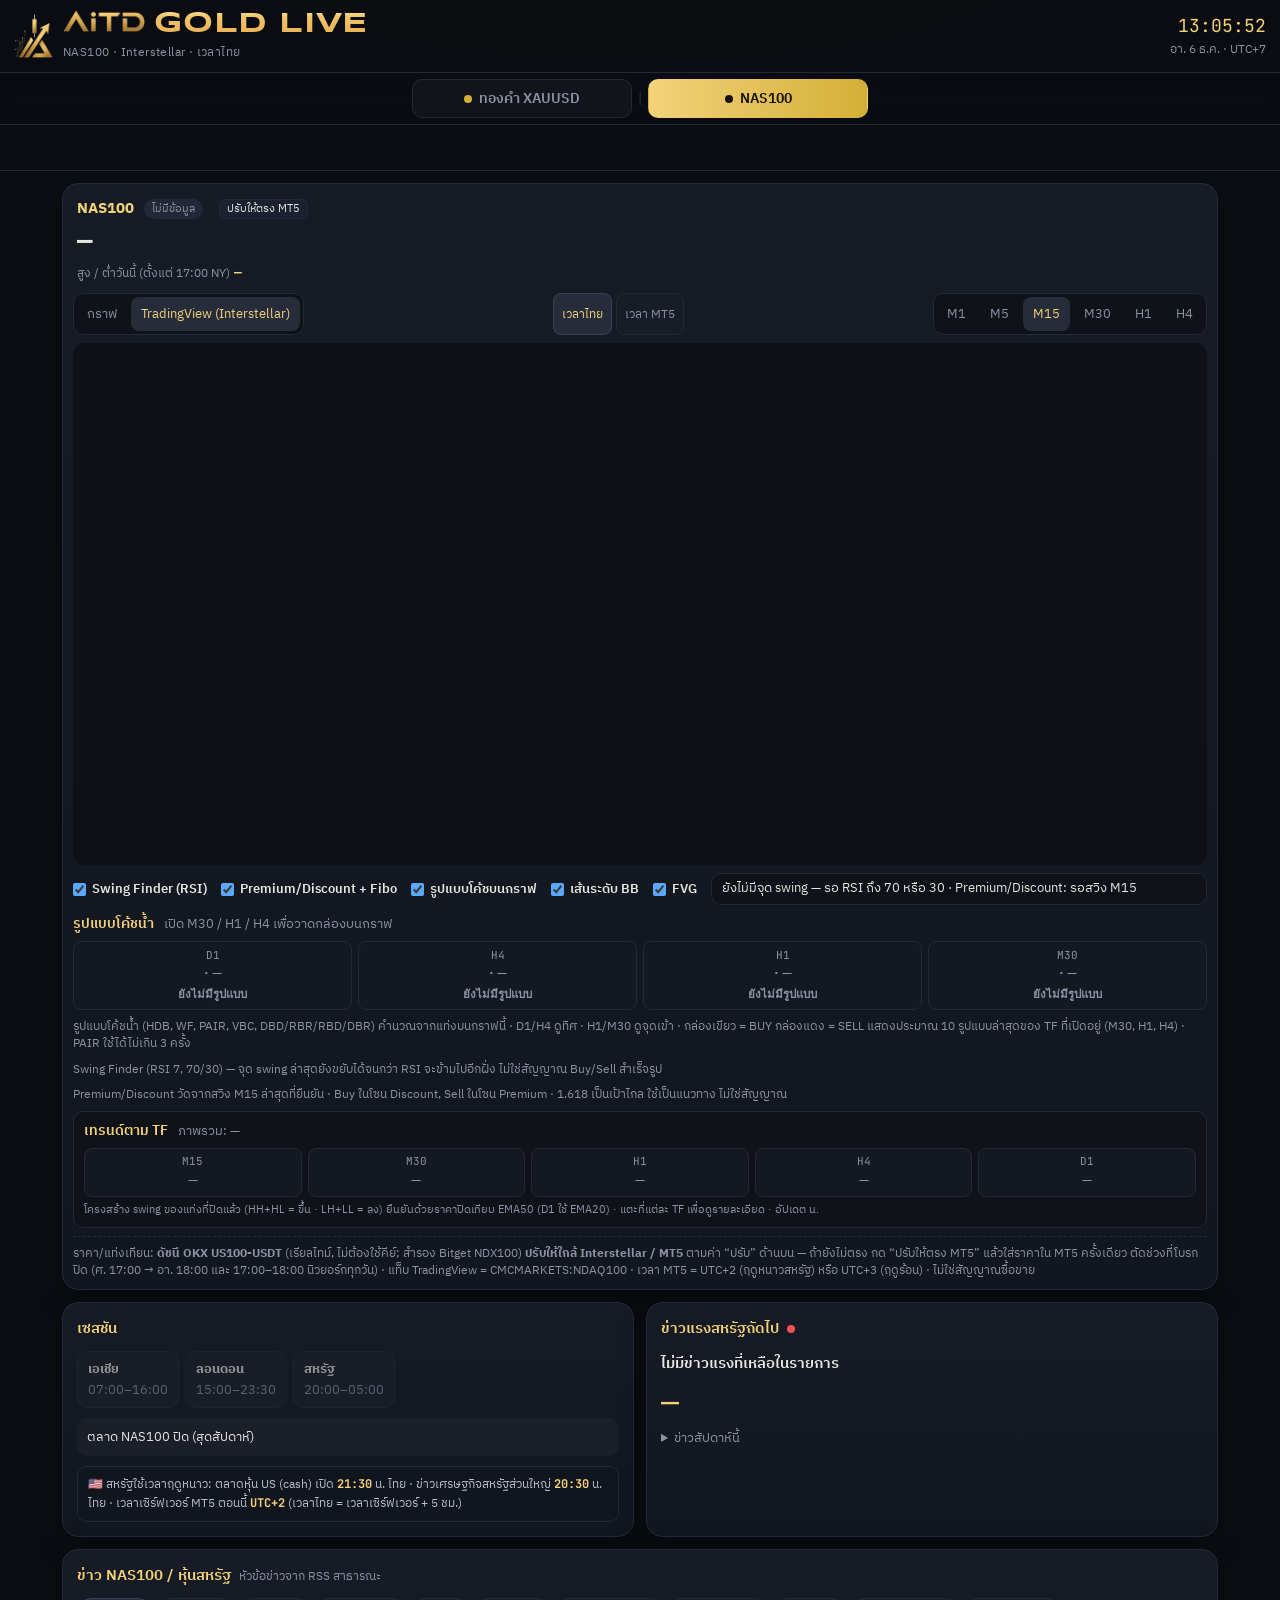
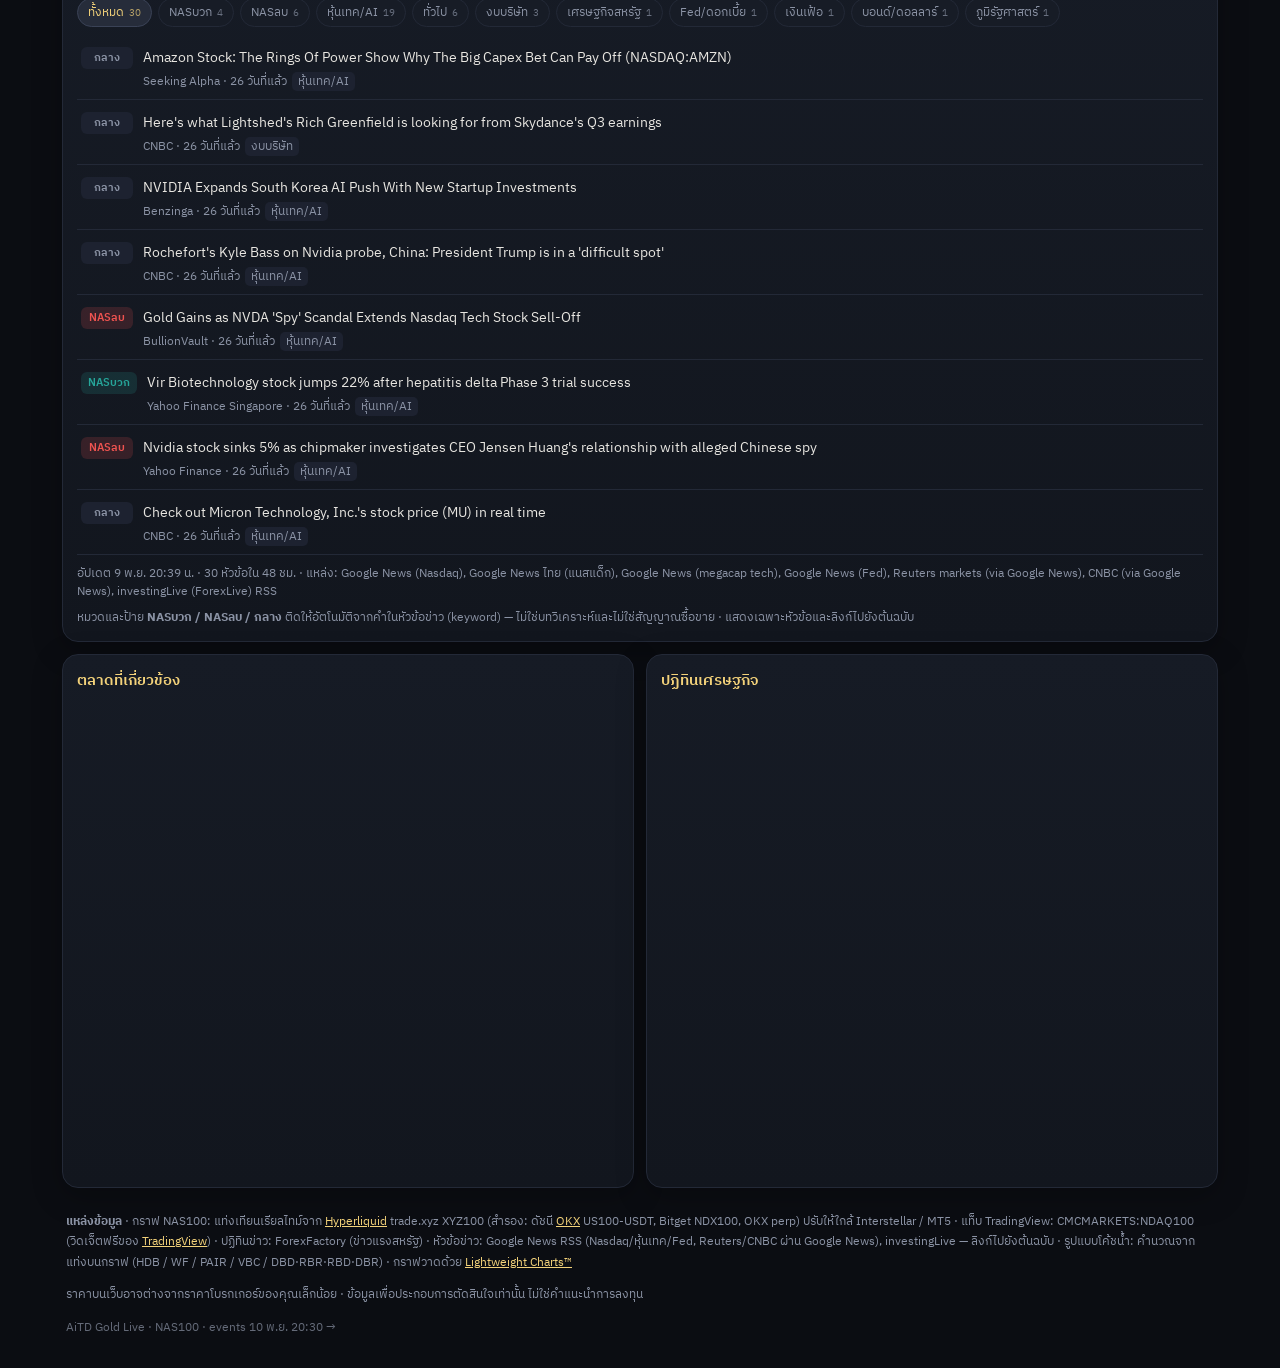
==== commit ebeb17c9: "NAS100: overlay Fair Value Gap boxes on the price chart Port the closed-bar FVG and iFVG rules, with" ====
--- a/nas100.html
+++ b/nas100.html
@@ -83,6 +83,7 @@
       <label class="swing-tg"><input type="checkbox" id="nasTgPd" checked> Premium/Discount + Fibo</label>
       <label class="swing-tg"><input type="checkbox" id="nasTgCoach" checked> รูปแบบโค้ชบนกราฟ</label>
       <label class="swing-tg"><input type="checkbox" id="nasTgLevels" checked> เส้นระดับ BB</label>
+      <label class="swing-tg"><input type="checkbox" id="nasTgFvg" checked> FVG</label>
       <div class="swing-sum" id="nasSwingSum" aria-live="polite">กำลังคำนวณจุด swing…</div>
     </div>
     <div class="coach-panel" id="nasCoachPanel" aria-live="polite"><div class="sub">กำลังคำนวณรูปแบบโค้ช…</div></div>
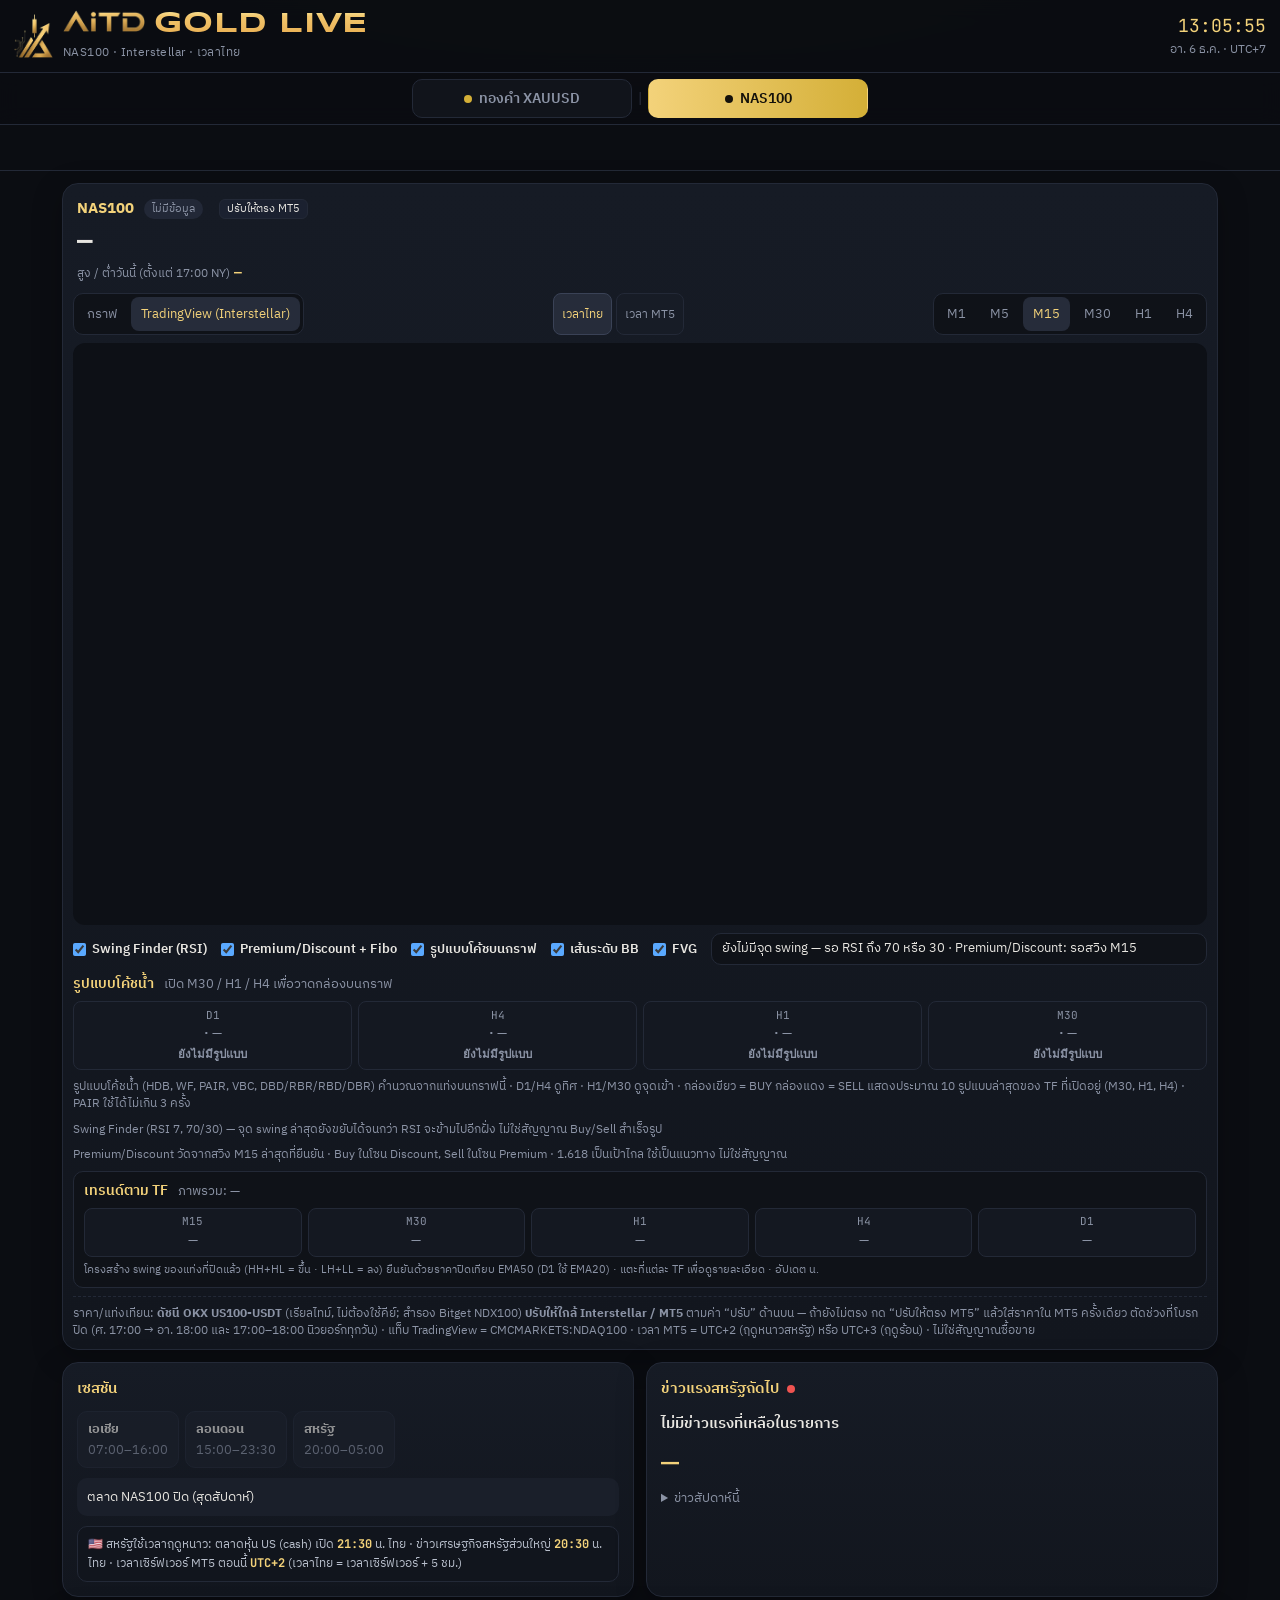
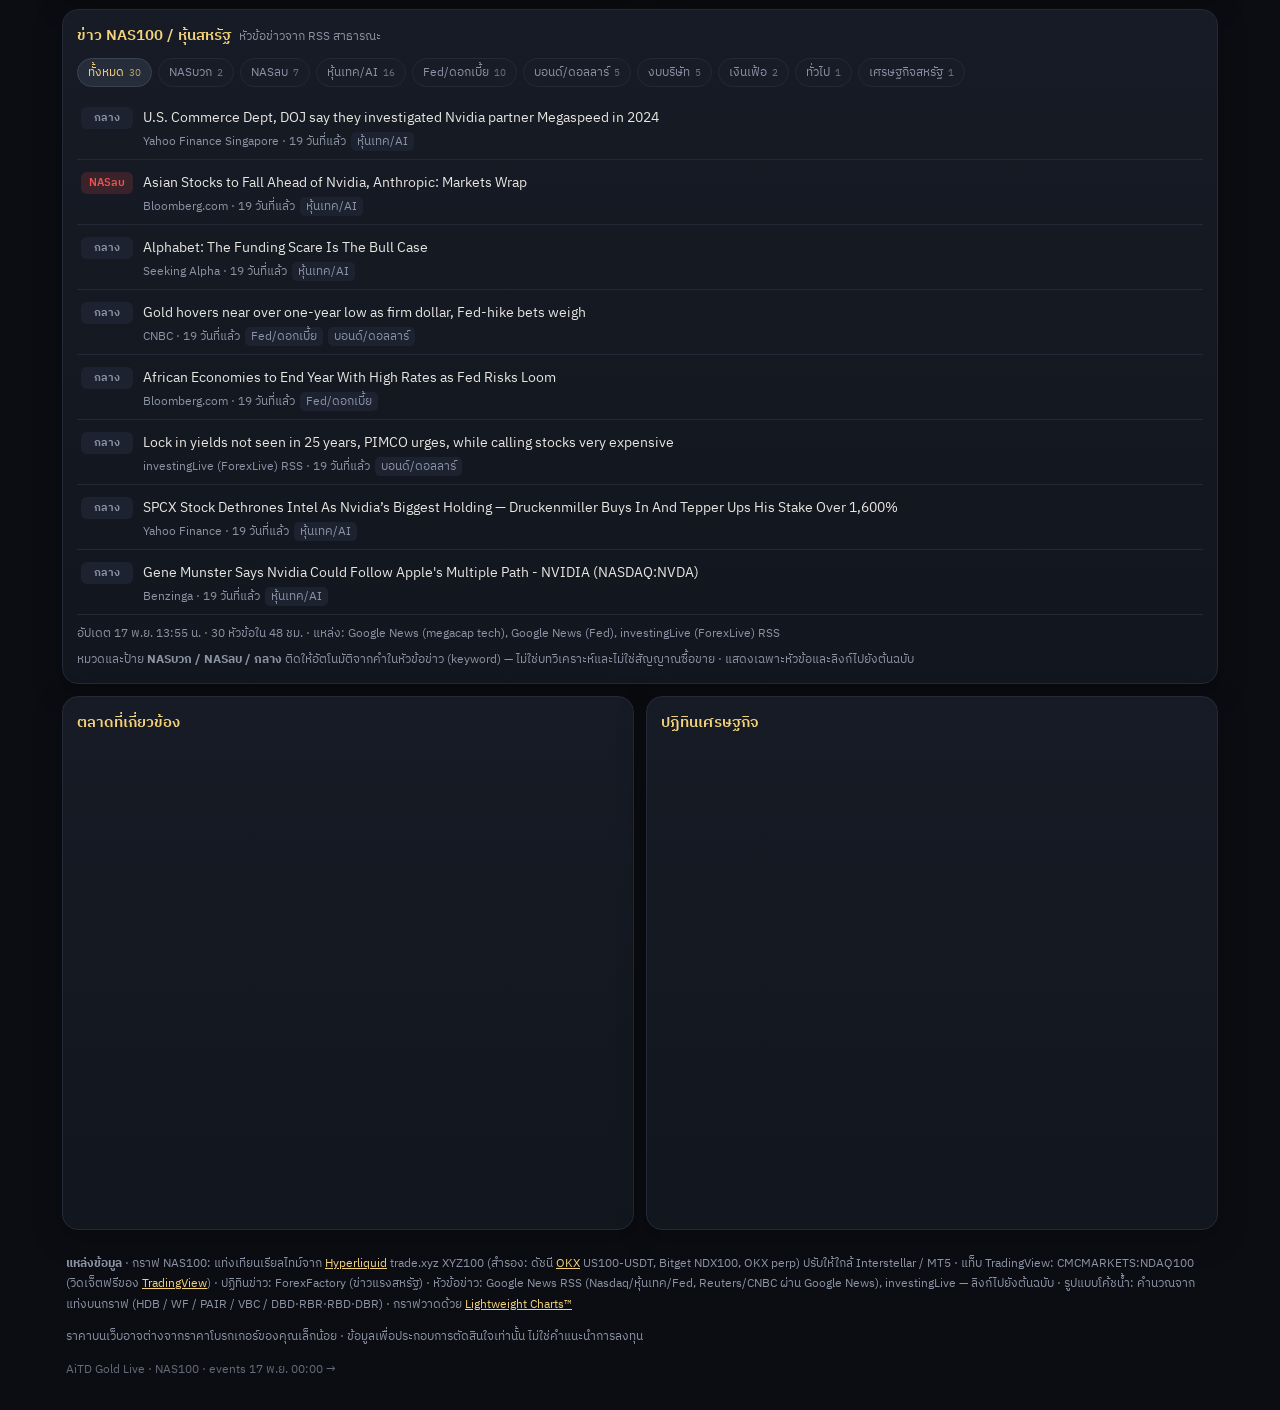
==== commit aa25fc1d: "Combine NAS100 Stochastic and MACD into one pane Overlay %K/%D and the MACD line and signal in a sin" ====
--- a/nas100.html
+++ b/nas100.html
@@ -11,9 +11,16 @@
 .nas-tz button{background:#171c26;border:1px solid var(--line);color:var(--mut);border-radius:8px;padding:4px 8px;font:inherit;font-size:12px;cursor:pointer}
 .nas-tz button.active{color:var(--gold2);border-color:#3a4256;background:#262c3a}
 .nas-ind{display:flex;flex-direction:column;gap:4px;margin-top:6px}
-.nas-sub{position:relative;height:112px;border-radius:8px;overflow:hidden;background:#0d1016;border:1px solid var(--line)}
-.nas-sub-lab{position:absolute;left:8px;top:4px;z-index:2;font-size:11px;color:#9aa3b5;pointer-events:none}
+.nas-sub{position:relative;height:168px;border-radius:8px;overflow:hidden;background:#0d1016;border:1px solid var(--line)}
+.nas-sub-lab{position:absolute;left:calc(var(--osc-left, 72px) + 8px);right:calc(var(--osc-right, 72px) + 6px);top:4px;z-index:2;font-size:11px;color:#9aa3b5;pointer-events:none;white-space:nowrap;overflow:hidden;text-overflow:ellipsis}
 .nas-sub .lw{position:absolute;inset:0}
+/* Left inset matches the MACD axis so the price plot lines up with the oscillator plot. The extra height is the second pane this one replaces. */
+#nasZoneView{margin-left:72px}
+#nasCard > .chart-wrap{height:calc(58vh + 60px);min-height:420px;max-height:700px}
+@media(max-width:520px){
+  .nas-sub{height:150px}
+  #nasCard > .chart-wrap{height:calc(62vh + 40px);min-height:400px}
+}
 </style>
 <link rel="preconnect" href="https://fonts.googleapis.com"><link rel="preconnect" href="https://fonts.gstatic.com" crossorigin>
 <link href="https://fonts.googleapis.com/css2?family=IBM+Plex+Sans+Thai:wght@400;500;600;700&family=JetBrains+Mono:wght@500;700&display=swap" rel="stylesheet">
@@ -74,8 +81,7 @@
       <div class="legend"><span style="color:#f5d742" title="BB1: 50, deviation 1.1, Typical HLC/3">BB1 1.1</span><span style="color:#f5d742" title="BB2: 50, deviation 2, Typical HLC/3">BB2 2.0</span><span style="color:#f5d742" title="BB3: 50, deviation 2, Weighted HLCC/4">BB3 2.0</span><span style="color:#26a69a" title="ระดับลบของ BB2">ระดับ −</span><span style="color:#ef5350" title="ระดับบวกของ BB3">ระดับ +</span><span id="nasStatus"></span></div>
     </div>
     <div class="nas-ind" id="nasInd">
-      <div class="nas-sub"><span class="nas-sub-lab">Stochastic 14, 3, 3</span><div id="nasStoch" class="lw"></div></div>
-      <div class="nas-sub"><span class="nas-sub-lab">MACD 12, 26, 9</span><div id="nasMacd" class="lw"></div></div>
+      <div class="nas-sub" id="nasOscBox"><span class="nas-sub-lab">Stochastic 14,3,3 + MACD 12,26,9</span><div id="nasOsc" class="lw"></div></div>
     </div>
     <div class="chart-wrap hidden" id="nasTvView"><div id="nasTv" class="tvc"></div></div>
     <div class="swing-bar" id="nasSwingBar">
